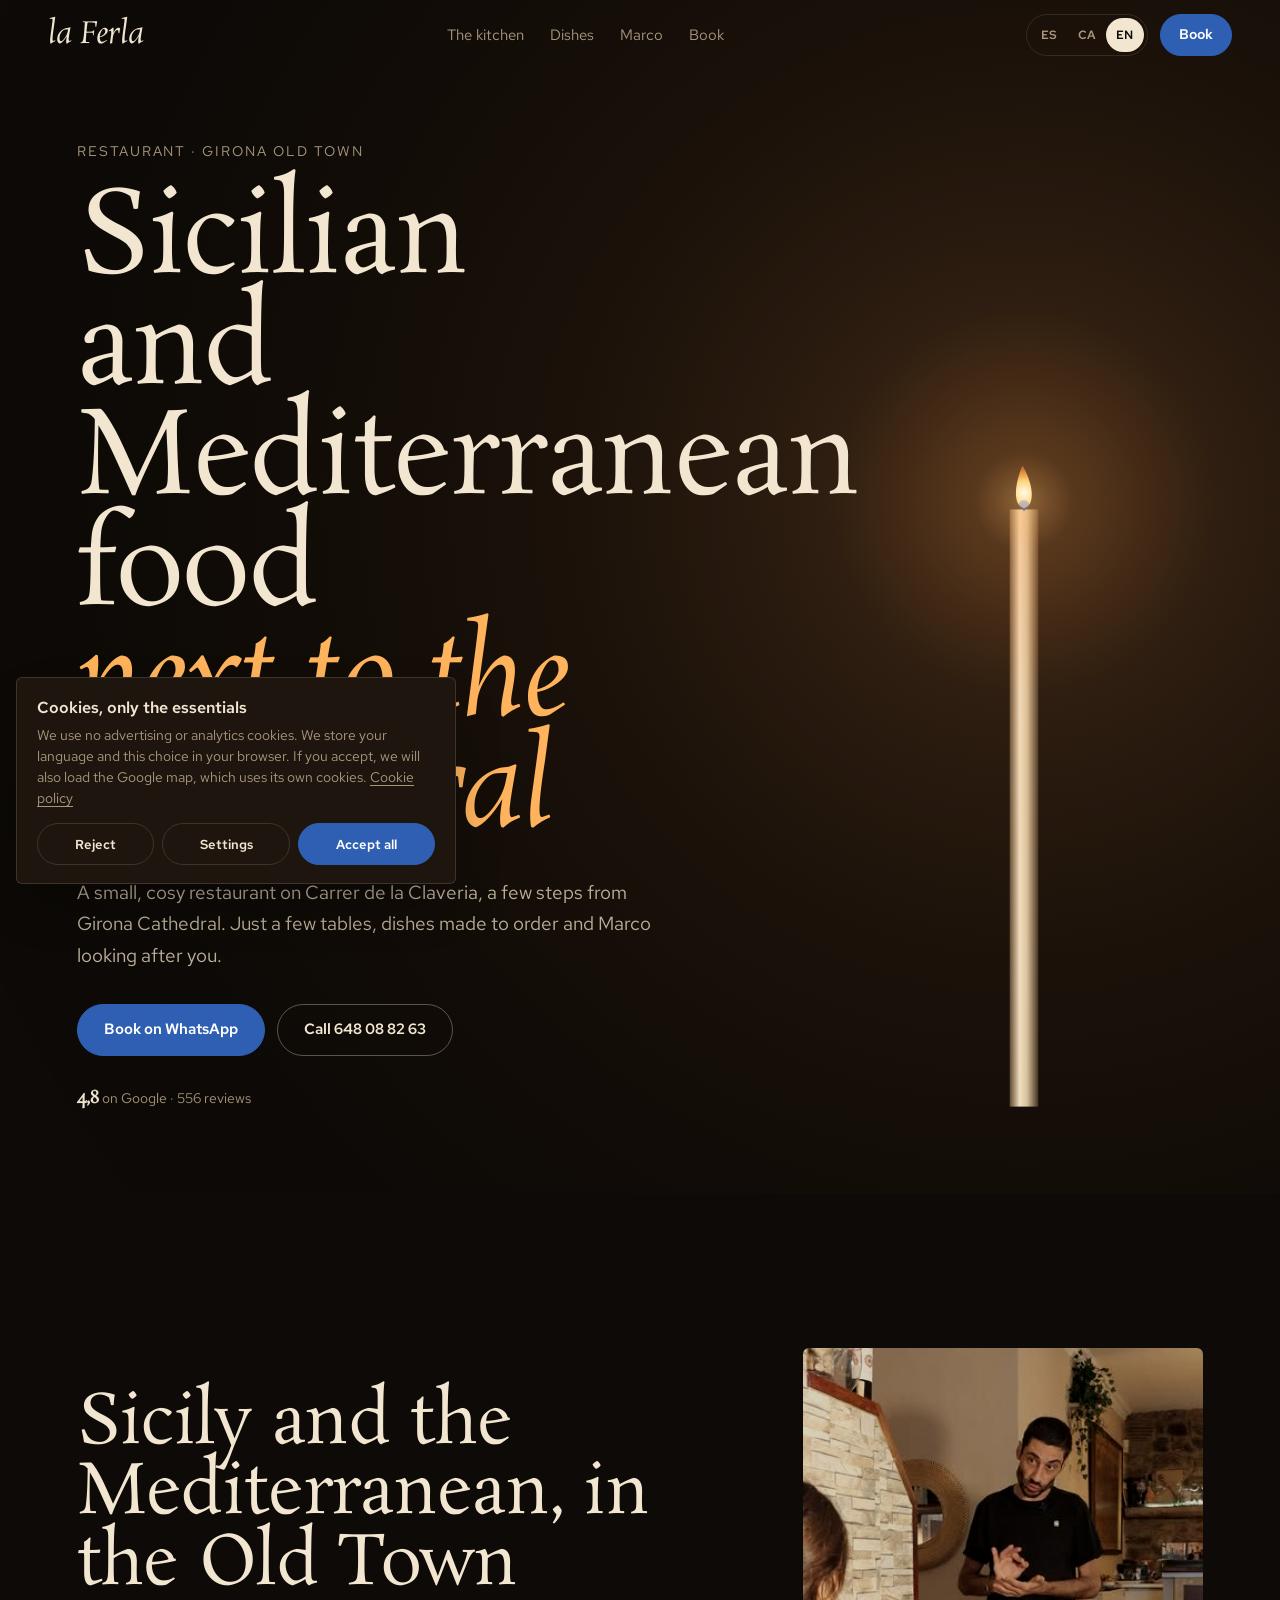
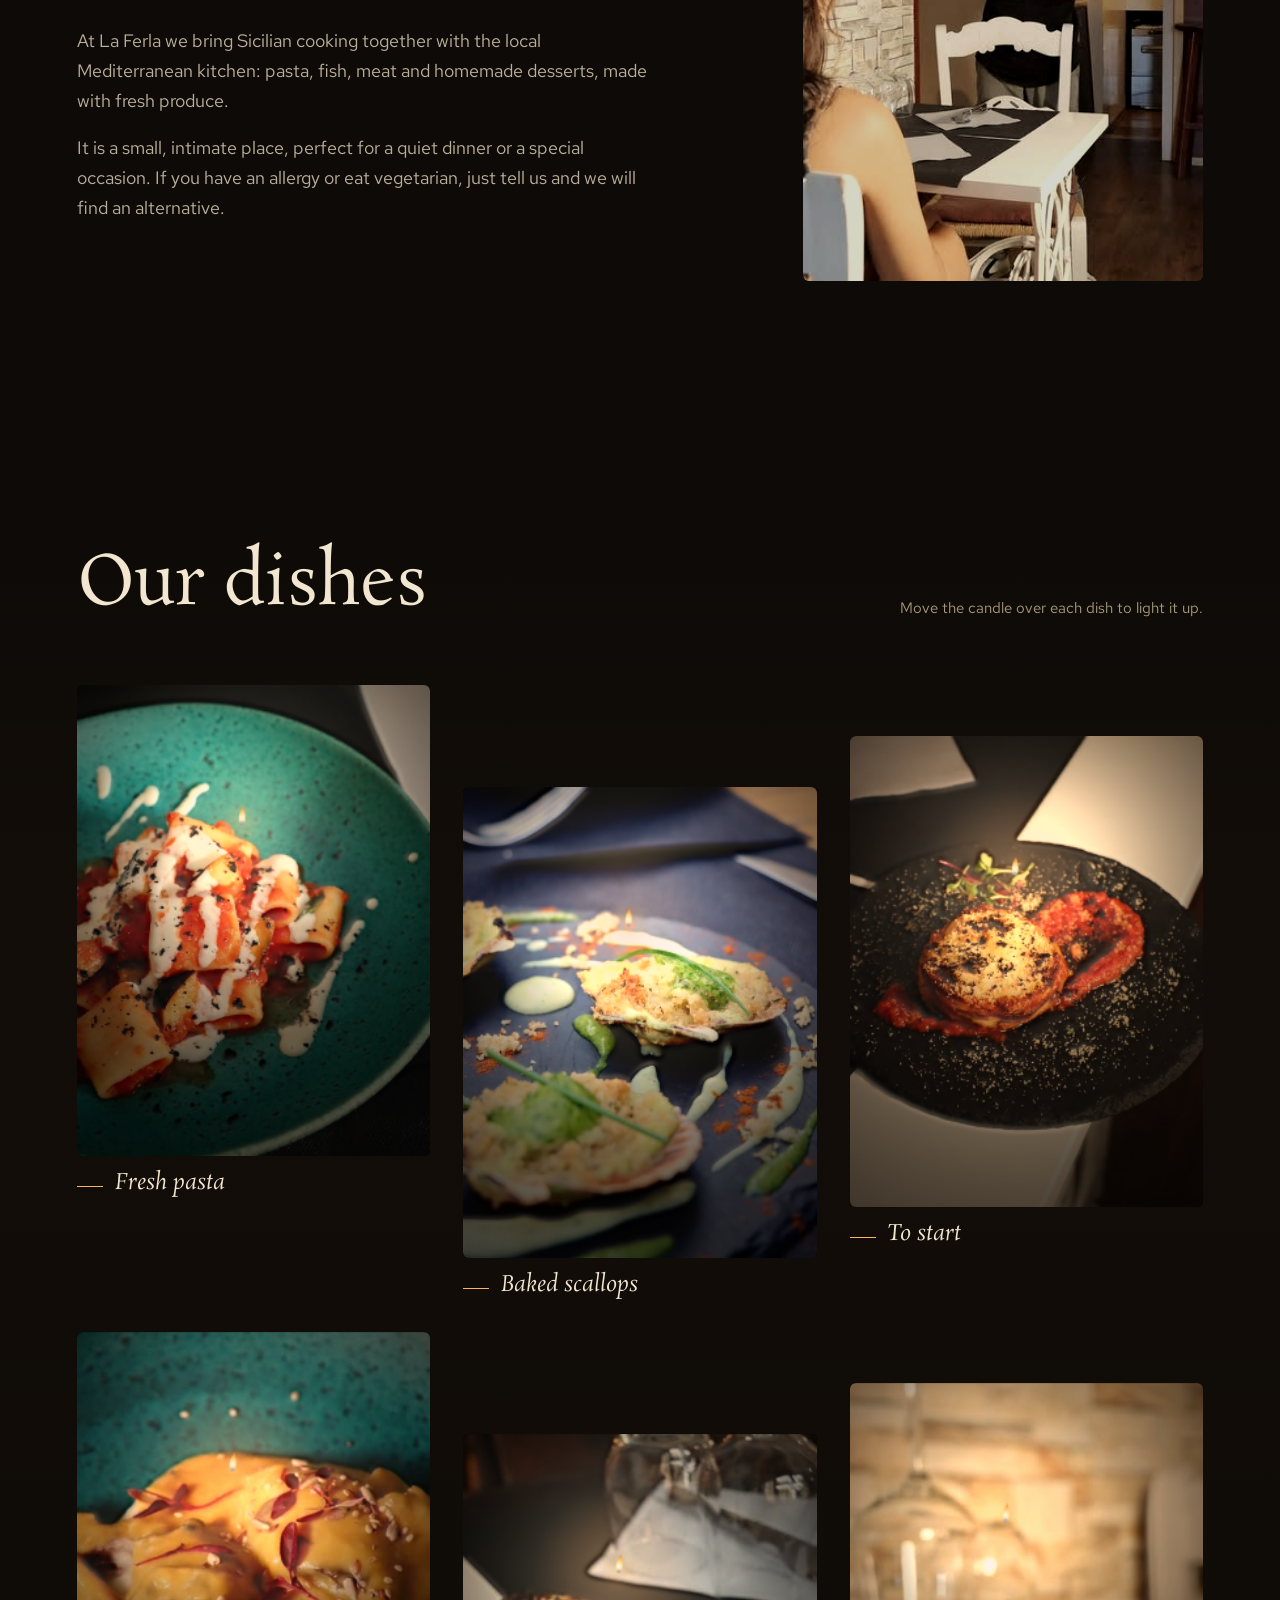
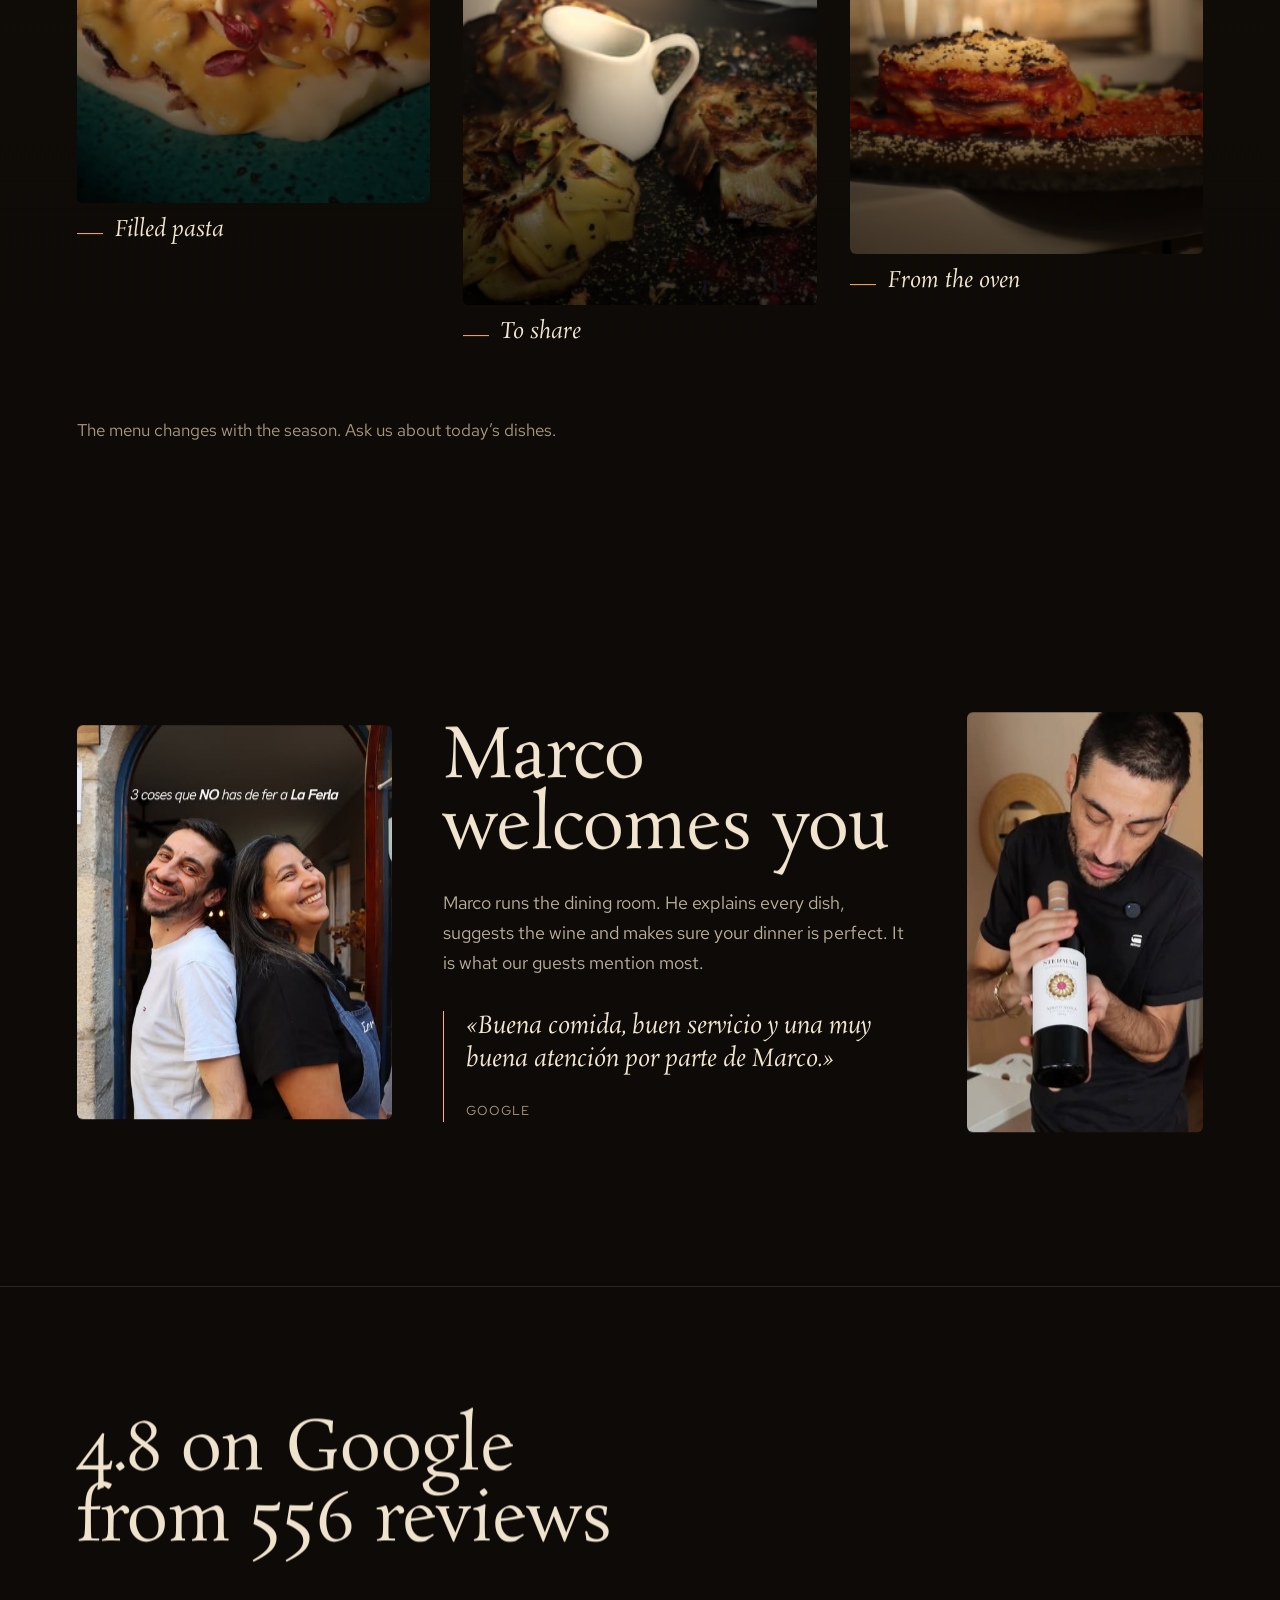
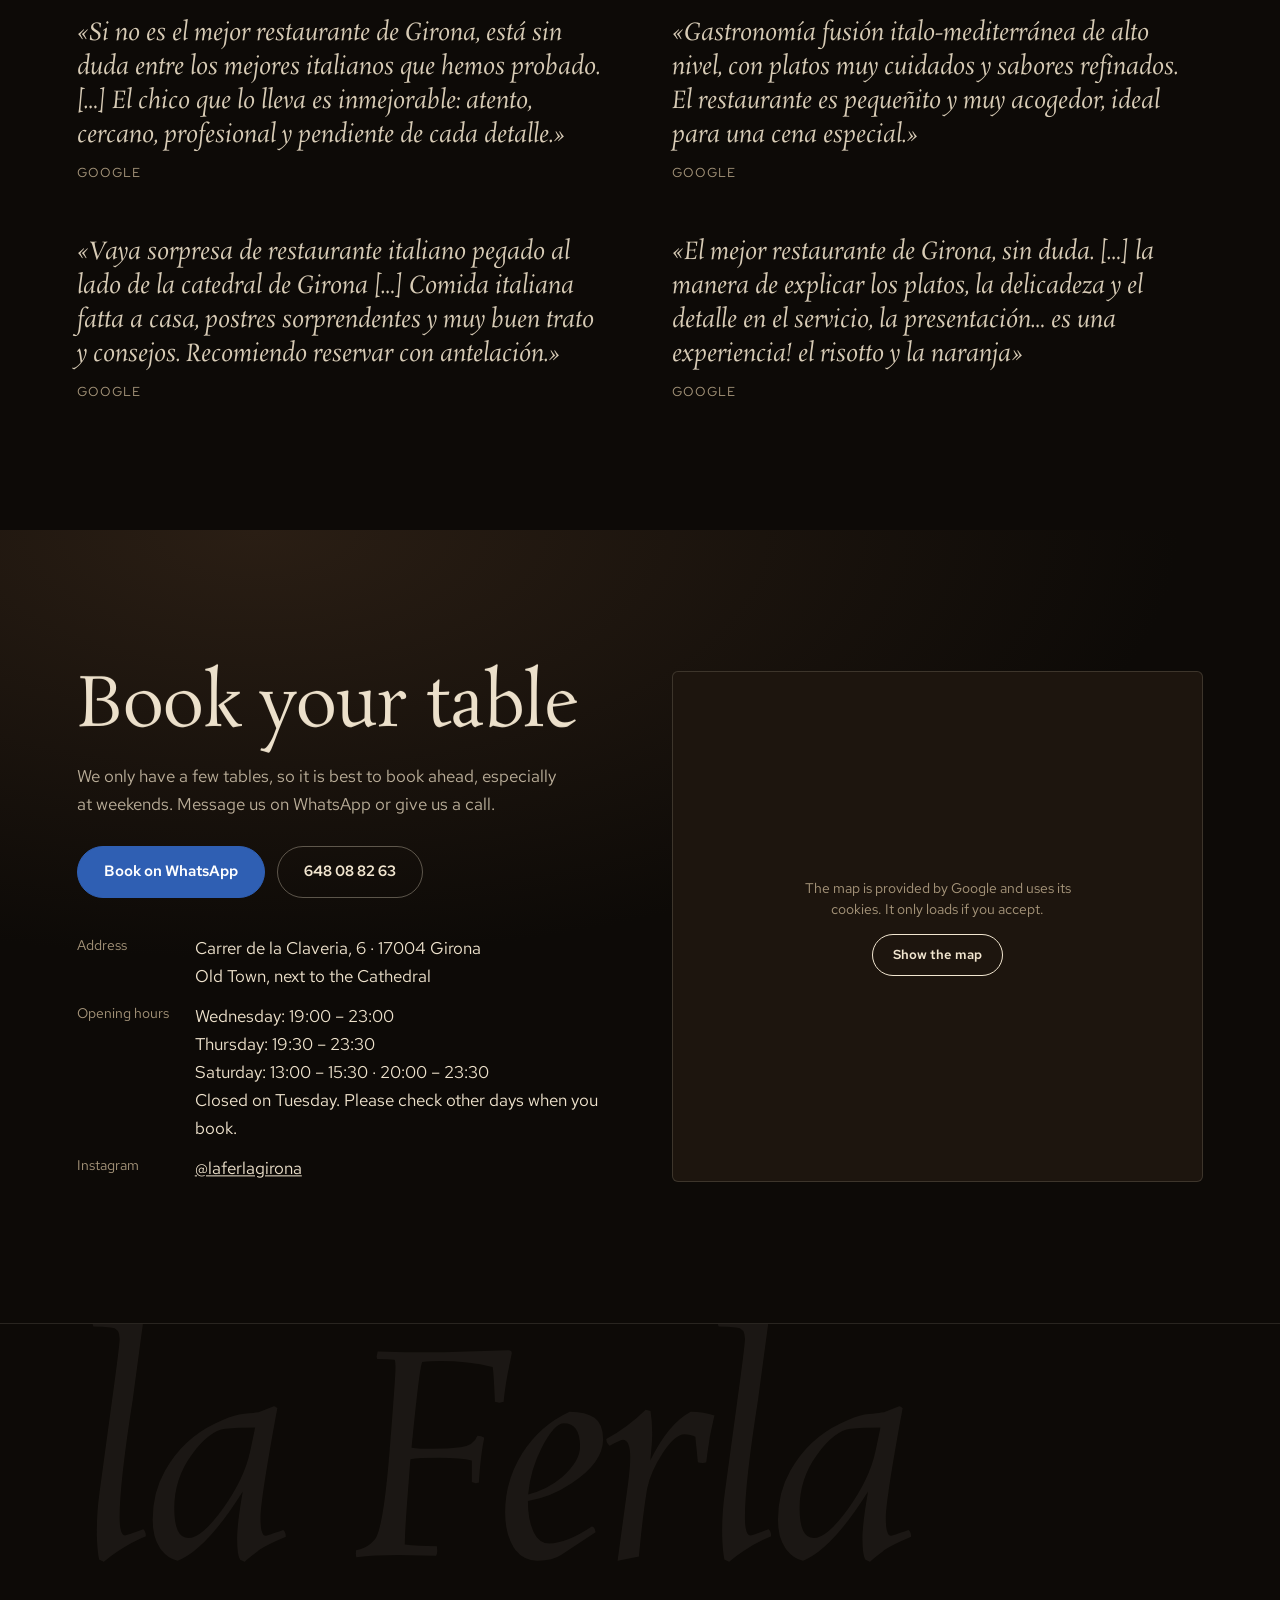
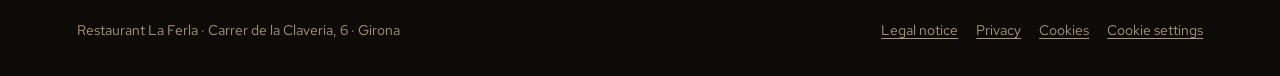
==== index.html @ cb2f286a "Web laferla-girona Co-Authored-By: Claude Opus 5.5 <noreply@anthropic.com>" ====
<!doctype html>
<html lang="es">
<head>
<meta charset="utf-8">
<meta name="viewport" content="width=device-width, initial-scale=1, viewport-fit=cover">
<title>La Ferla · Cocina siciliana y mediterránea en el Barri Vell de Girona</title>
<meta name="description" content="Restaurant La Ferla, Carrer de la Claveria 6, al lado de la Catedral de Girona. Fusión de cocina mediterránea y siciliana. 4,8 en Google con 556 reseñas. Reservas por WhatsApp.">
<meta name="theme-color" content="#0d0a07">
<link rel="icon" href="assets/favicon.svg" type="image/svg+xml">
<link rel="alternate" hreflang="es" href="?lang=es"><link rel="alternate" hreflang="ca" href="?lang=ca"><link rel="alternate" hreflang="en" href="?lang=en">
<meta property="og:title" content="La Ferla · Girona">
<meta property="og:description" content="Cocina siciliana y mediterránea junto a la Catedral de Girona.">
<meta property="og:image" content="assets/img/plat-vieires.jpg">
<link rel="stylesheet" href="css/fonts.css">
<link rel="stylesheet" href="css/style.css">
<link rel="stylesheet" href="css/legal.css">
<script type="application/ld+json">
{"@context":"https://schema.org","@type":"Restaurant","name":"Restaurant La Ferla","servesCuisine":["Siciliana","Mediterránea","Italiana"],"telephone":"+34648088263","priceRange":"30-40 €","address":{"@type":"PostalAddress","streetAddress":"Carrer de la Claveria, 6","postalCode":"17004","addressLocality":"Girona","addressRegion":"Girona","addressCountry":"ES"},"geo":{"@type":"GeoCoordinates","latitude":41.9863921,"longitude":2.825849},"aggregateRating":{"@type":"AggregateRating","ratingValue":"4.8","reviewCount":"556"},"sameAs":["https://www.instagram.com/laferlagirona/"]}
</script>
</head>
<body>
<a class="skip" href="#main" data-i18n="skip">Saltar al contenido</a>

<div class="intro" id="intro" aria-hidden="true"><canvas id="introFx"></canvas></div>

<header class="top">
  <a class="brand" href="#main" aria-label="La Ferla, inicio">la Ferla</a>
  <nav class="nav" aria-label="Principal">
    <a href="#cocina" data-i18n="n1">La cocina</a>
    <a href="#platos" data-i18n="n2">Platos</a>
    <a href="#marco" data-i18n="n3">Marco</a>
    <a href="#reservar" data-i18n="n4">Reservar</a>
  </nav>
  <div class="top-r">
    <div class="langs" role="group" aria-label="Idioma"><button type="button" data-lang="es">ES</button><button type="button" data-lang="ca">CA</button><button type="button" data-lang="en">EN</button></div>
    <a class="btn btn-sm" href="https://wa.me/34648088263" target="_blank" rel="noopener" data-i18n="book">Reservar</a>
  </div>
</header>

<main id="main">
  <!-- PORTADA: la luz de una vela -->
  <section class="hero" id="hero" aria-labelledby="h1">
    <canvas class="flame" id="flame" aria-hidden="true"></canvas>
    <div class="hero-in">
      <p class="hero-k" data-i18n="hk">Restaurant · Barri Vell de Girona</p>
      <h1 id="h1"><span data-i18n="h1a">Cocina siciliana</span> <span data-i18n="h1b">y mediterránea</span> <em data-i18n="h1c">junto a la Catedral</em></h1>
      <p class="hero-p" data-i18n="hp">Un restaurante pequeño y acogedor en la Claveria, a unos pasos de la Catedral de Girona. Pocas mesas, platos hechos al momento y Marco en la sala.</p>
      <div class="hero-cta">
        <a class="btn" href="https://wa.me/34648088263" target="_blank" rel="noopener" data-i18n="bookWa">Reservar por WhatsApp</a>
        <a class="btn btn-line" href="tel:+34648088263" data-i18n="call">Llamar al 648 08 82 63</a>
      </div>
      <p class="hero-rate"><b>4,8</b> <span data-i18n="rate">en Google · 556 reseñas</span></p>
    </div>
  </section>

  <!-- LA COCINA -->
  <section class="cocina" id="cocina" aria-labelledby="c-h">
    <div class="cocina-txt">
      <h2 id="c-h" class="rv" data-i18n="ch">Sicilia y el Mediterráneo, en el Barri Vell</h2>
      <p data-i18n="cp1">En La Ferla mezclamos la cocina siciliana con la mediterránea de aquí: pasta, pescado, carne y postres hechos en casa, con producto del día.</p>
      <p data-i18n="cp2">Es un sitio pequeño e íntimo, ideal para una cena tranquila o una ocasión especial. Si tienes alguna alergia o comes vegetariano, dínoslo: buscamos una alternativa.</p>
    </div>
    <figure class="cocina-img"><img src="assets/img/sala.jpg" alt="La sala de La Ferla, con mesas vestidas y paredes de piedra" width="360" height="640" loading="lazy" data-i18n-attr="alt:aSala"></figure>
  </section>

  <!-- PLATOS: claroscuro, la vela ilumina cada plato -->
  <section class="platos" id="platos" aria-labelledby="p-h">
    <div class="sec-head">
      <h2 id="p-h" class="rv" data-i18n="ph">Nuestros platos</h2>
      <p class="hint"><span class="hint-f" data-i18n="hintF">Pasa la vela por encima de cada plato para iluminarlo.</span><span class="hint-t" data-i18n="hintT">Toca un plato para mover la luz.</span></p>
    </div>
    <div class="lit-grid">
      <figure class="lit" data-src="assets/img/plat-pasta.jpg"><canvas aria-hidden="true"></canvas><img src="assets/img/plat-pasta.jpg" alt="Pasta fresca con salsa de tomate en plato azul" width="480" height="640" loading="lazy" data-i18n-attr="alt:a1"><figcaption data-i18n="f1">Pasta fresca</figcaption></figure>
      <figure class="lit" data-src="assets/img/plat-vieires.jpg"><canvas aria-hidden="true"></canvas><img src="assets/img/plat-vieires.jpg" alt="Vieiras gratinadas en su concha" width="480" height="640" loading="lazy" data-i18n-attr="alt:a2"><figcaption data-i18n="f2">Vieiras al horno</figcaption></figure>
      <figure class="lit" data-src="assets/img/plat-entrant.jpg"><canvas aria-hidden="true"></canvas><img src="assets/img/plat-entrant.jpg" alt="Entrante dorado sobre salsa de tomate en pizarra negra" width="480" height="640" loading="lazy" data-i18n-attr="alt:a3"><figcaption data-i18n="f3">Para empezar</figcaption></figure>
      <figure class="lit" data-src="assets/img/plat-pasta-rellena.jpg"><canvas aria-hidden="true"></canvas><img src="assets/img/plat-pasta-rellena.jpg" alt="Pasta rellena con crema en plato azul" width="360" height="640" loading="lazy" data-i18n-attr="alt:a4"><figcaption data-i18n="f4">Pasta rellena</figcaption></figure>
      <figure class="lit" data-src="assets/img/plat-compartir.jpg"><canvas aria-hidden="true"></canvas><img src="assets/img/plat-compartir.jpg" alt="Plato para compartir en pizarra con una jarrita de salsa" width="360" height="640" loading="lazy" data-i18n-attr="alt:a5"><figcaption data-i18n="f5">Para compartir</figcaption></figure>
      <figure class="lit" data-src="assets/img/plat-forn.jpg"><canvas aria-hidden="true"></canvas><img src="assets/img/plat-forn.jpg" alt="Plato al horno con salsa roja servido en pizarra" width="360" height="640" loading="lazy" data-i18n-attr="alt:a6"><figcaption data-i18n="f6">Del horno</figcaption></figure>
    </div>
    <p class="platos-note" data-i18n="pn">La carta cambia con el producto de temporada. Pregúntanos por los platos del día.</p>
  </section>

  <!-- MARCO -->
  <section class="marco" id="marco" aria-labelledby="m-h">
    <figure class="marco-a"><img src="assets/img/marco-porta.jpg" alt="Marco y su compañera en la puerta de La Ferla" width="512" height="640" loading="lazy" data-i18n-attr="alt:aM1"></figure>
    <div class="marco-txt">
      <h2 id="m-h" class="rv" data-i18n="mh">Marco te recibe</h2>
      <p data-i18n="mp">Marco lleva la sala. Te explica cada plato, te aconseja el vino y está pendiente de que la cena salga perfecta. Es lo que más repiten nuestros clientes.</p>
      <blockquote><p lang="es">«Buena comida, buen servicio y una muy buena atención por parte de Marco.»</p><cite>Google</cite></blockquote>
    </div>
    <figure class="marco-b"><img src="assets/img/marco-vi.jpg" alt="Marco presentando una botella de vino" width="360" height="640" loading="lazy" data-i18n-attr="alt:aM2"></figure>
  </section>

  <!-- RESEÑAS -->
  <section class="resenas" aria-labelledby="r-h">
    <h2 id="r-h" class="rv" data-i18n="rh">4,8 en Google con 556 reseñas</h2>
    <div class="rs">
      <blockquote><p lang="es">«Si no es el mejor restaurante de Girona, está sin duda entre los mejores italianos que hemos probado. […] El chico que lo lleva es inmejorable: atento, cercano, profesional y pendiente de cada detalle.»</p><cite>Google</cite></blockquote>
      <blockquote><p lang="es">«Gastronomía fusión italo-mediterránea de alto nivel, con platos muy cuidados y sabores refinados. El restaurante es pequeñito y muy acogedor, ideal para una cena especial.»</p><cite>Google</cite></blockquote>
      <blockquote><p lang="es">«Vaya sorpresa de restaurante italiano pegado al lado de la catedral de Girona […] Comida italiana fatta a casa, postres sorprendentes y muy buen trato y consejos. Recomiendo reservar con antelación.»</p><cite>Google</cite></blockquote>
      <blockquote><p lang="es">«El mejor restaurante de Girona, sin duda. […] la manera de explicar los platos, la delicadeza y el detalle en el servicio, la presentación… es una experiencia! el risotto y la naranja»</p><cite>Google</cite></blockquote>
    </div>
  </section>

  <!-- RESERVAR + VISITA -->
  <section class="reservar" id="reservar" aria-labelledby="v-h">
    <div class="res-txt">
      <h2 id="v-h" class="rv" data-i18n="vh">Reserva tu mesa</h2>
      <p data-i18n="vp">Somos pocas mesas: mejor reservar con antelación, sobre todo el fin de semana. Escríbenos por WhatsApp o llámanos.</p>
      <div class="res-cta">
        <a class="btn" id="waBook" href="https://wa.me/34648088263" target="_blank" rel="noopener" data-i18n="bookWa">Reservar por WhatsApp</a>
        <a class="btn btn-line" href="tel:+34648088263">648 08 82 63</a>
      </div>
      <dl>
        <dt data-i18n="d1">Dirección</dt><dd>Carrer de la Claveria, 6 · 17004 Girona<br><span data-i18n="d1b">Barri Vell, junto a la Catedral</span></dd>
        <dt data-i18n="d2">Horario</dt><dd><span data-i18n="h1">Miércoles: 19:00 – 23:00</span><br><span data-i18n="h2">Jueves: 19:30 – 23:30</span><br><span data-i18n="h3">Sábado: 13:00 – 15:30 · 20:00 – 23:30</span><br><span data-i18n="h4">Martes cerrado. Confirma el resto de días al reservar.</span></dd>
        <dt>Instagram</dt><dd><a href="https://www.instagram.com/laferlagirona/" target="_blank" rel="noopener">@laferlagirona</a></dd>
      </dl>
    </div>
    <div class="cc-map res-map" data-src="https://www.google.com/maps?q=La+Ferla,+Carrer+de+la+Claveria+6,+17004+Girona&output=embed" data-title="Mapa: La Ferla"></div>
  </section>
</main>

<footer class="foot">
  <p class="foot-big" aria-hidden="true">la Ferla</p>
  <div class="foot-row">
    <p>Restaurant La Ferla · Carrer de la Claveria, 6 · Girona</p>
    <nav class="foot-links" aria-label="Información legal">
      <a href="aviso-legal.html" data-i18n="lg1">Aviso legal</a>
      <a href="privacidad.html" data-i18n="lg2">Privacidad</a>
      <a href="cookies.html" data-i18n="lg3">Cookies</a>
      <button type="button" data-cookies-open data-i18n="lg4">Configurar cookies</button>
    </nav>
  </div>
</footer>

<script src="js/lang.js"></script>
<script src="js/i18n.js" data-site="laferla-girona"></script>
<script src="js/consent.js" data-site="laferla-girona"></script>
<script src="js/vendor/gsap.min.js"></script>
<script src="js/vendor/ScrollTrigger.min.js"></script>
<script src="js/main.js"></script>
</body>
</html>
---- css/fonts.css ----
/* Fuentes alojadas en la propia web (sin llamadas a Google) */
@font-face {
  font-family: 'Red Hat Text';
  font-style: normal;
  font-weight: 300 700;
  font-display: swap;
  src: url(../assets/fonts/red-hat-text-normal-300-700-latin-ext.woff2) format('woff2');
  unicode-range: U+0100-02BA, U+02BD-02C5, U+02C7-02CC, U+02CE-02D7, U+02DD-02FF, U+0304, U+0308, U+0329, U+1D00-1DBF, U+1E00-1E9F, U+1EF2-1EFF, U+2020, U+20A0-20AB, U+20AD-20C4, U+2113, U+2C60-2C7F, U+A720-A7FF;
}
@font-face {
  font-family: 'Red Hat Text';
  font-style: normal;
  font-weight: 300 700;
  font-display: swap;
  src: url(../assets/fonts/red-hat-text-normal-300-700-latin.woff2) format('woff2');
  unicode-range: U+0000-00FF, U+0131, U+0152-0153, U+02BB-02BC, U+02C6, U+02DA, U+02DC, U+0304, U+0308, U+0329, U+2000-206F, U+20AC, U+2122, U+2191, U+2193, U+2212, U+2215, U+FEFF, U+FFFD;
}
@font-face {
  font-family: 'Rosarivo';
  font-style: italic;
  font-weight: 400;
  font-display: swap;
  src: url(../assets/fonts/rosarivo-italic-400-latin-ext.woff2) format('woff2');
  unicode-range: U+0100-02BA, U+02BD-02C5, U+02C7-02CC, U+02CE-02D7, U+02DD-02FF, U+0304, U+0308, U+0329, U+1D00-1DBF, U+1E00-1E9F, U+1EF2-1EFF, U+2020, U+20A0-20AB, U+20AD-20C4, U+2113, U+2C60-2C7F, U+A720-A7FF;
}
@font-face {
  font-family: 'Rosarivo';
  font-style: italic;
  font-weight: 400;
  font-display: swap;
  src: url(../assets/fonts/rosarivo-italic-400-latin.woff2) format('woff2');
  unicode-range: U+0000-00FF, U+0131, U+0152-0153, U+02BB-02BC, U+02C6, U+02DA, U+02DC, U+0304, U+0308, U+0329, U+2000-206F, U+20AC, U+2122, U+2191, U+2193, U+2212, U+2215, U+FEFF, U+FFFD;
}
@font-face {
  font-family: 'Rosarivo';
  font-style: normal;
  font-weight: 400;
  font-display: swap;
  src: url(../assets/fonts/rosarivo-normal-400-latin-ext.woff2) format('woff2');
  unicode-range: U+0100-02BA, U+02BD-02C5, U+02C7-02CC, U+02CE-02D7, U+02DD-02FF, U+0304, U+0308, U+0329, U+1D00-1DBF, U+1E00-1E9F, U+1EF2-1EFF, U+2020, U+20A0-20AB, U+20AD-20C4, U+2113, U+2C60-2C7F, U+A720-A7FF;
}
@font-face {
  font-family: 'Rosarivo';
  font-style: normal;
  font-weight: 400;
  font-display: swap;
  src: url(../assets/fonts/rosarivo-normal-400-latin.woff2) format('woff2');
  unicode-range: U+0000-00FF, U+0131, U+0152-0153, U+02BB-02BC, U+02C6, U+02DA, U+02DC, U+0304, U+0308, U+0329, U+2000-206F, U+20AC, U+2122, U+2191, U+2193, U+2212, U+2215, U+FEFF, U+FFFD;
}
---- css/style.css ----
/* La Ferla · «Claroscuro»: la luz de una vela sobre la mesa, como en un bodegón barroco */
:root {
  --night: #0d0a07; --umber: #1b130c; --umber-2: #2a1e14; --wax: #f2e6d0; --mute: #a8977c; --line: #f2e6d01f;
  --blu: #2f5fb3; --blu-2: #4a7bd0; --flame: #ffb35c;
  --f-d: "Rosarivo", Georgia, serif; --f-b: "Red Hat Text", system-ui, sans-serif;
  --ease: cubic-bezier(.22, 1, .36, 1); --r: 6px;
  --c-bg: var(--night); --c-card: #1d150e; --c-ink: var(--wax); --c-mute: var(--mute); --c-line: #f2e6d026; --c-acc: var(--blu); --c-acc-ink: #fff;
}
*, *::before, *::after { box-sizing: border-box; }
html { -webkit-text-size-adjust: 100%; }
body { margin: 0; background: var(--night); color: var(--wax); font: 400 17px/1.65 var(--f-b); -webkit-font-smoothing: antialiased; overflow-x: hidden; }
body.lock { overflow: hidden; }
img { display: block; max-width: 100%; height: auto; }
a { color: inherit; }
::selection { background: var(--blu); color: #fff; }
:focus-visible { outline: 2px solid var(--flame); outline-offset: 3px; }
.skip { position: absolute; left: 12px; top: -60px; z-index: 100; padding: 10px 16px; background: var(--wax); color: var(--night); border-radius: 999px; }
.skip:focus { top: 12px; }
h1, h2, h3 { margin: 0; font-family: var(--f-d); font-weight: 400; letter-spacing: -.01em; }
h2 { font-size: clamp(36px, 5.4vw, 72px); line-height: 1.02; }

.btn { display: inline-flex; align-items: center; justify-content: center; min-height: 52px; padding: 0 26px; border-radius: 999px; background: var(--blu); color: #fff; text-decoration: none; font-weight: 600; font-size: 15px; border: 1px solid var(--blu); }
.btn-line { background: transparent; color: var(--wax); border-color: #f2e6d055; }
.btn-sm { min-height: 42px; padding: 0 18px; font-size: 14px; }
@media (hover: hover) and (pointer: fine) {
  .btn { transition: background .3s, border-color .3s, color .3s; }
  .btn:hover { background: var(--blu-2); border-color: var(--blu-2); }
  .btn-line:hover { background: var(--wax); color: var(--night); border-color: var(--wax); }
}

/* ---------- arranque: una cerilla enciende la vela ---------- */
.intro { position: fixed; inset: 0; z-index: 200; background: var(--night); pointer-events: none; }
.intro canvas { width: 100%; height: 100%; display: block; }
.intro.done { opacity: 0; transition: opacity 1.1s var(--ease); }

/* ---------- cabecera ---------- */
.top { position: fixed; z-index: 50; inset: 0 0 auto; display: flex; align-items: center; justify-content: space-between; gap: 16px; padding: 14px clamp(16px, 4vw, 48px); transition: background .4s, translate .5s var(--ease); }
.top.solid { background: #0d0a07e6; backdrop-filter: blur(10px); box-shadow: 0 1px 0 var(--line); }
.top.hide { translate: 0 -100%; }
.brand { font: italic 400 30px/1 var(--f-d); text-decoration: none; color: var(--wax); white-space: nowrap; }
.nav { display: flex; gap: 26px; }
.nav a { text-decoration: none; font-size: 15px; color: var(--mute); }
.top-r { display: flex; align-items: center; gap: 12px; }
.langs { display: flex; border: 1px solid var(--line); border-radius: 999px; padding: 3px; }
.langs button { min-width: 38px; min-height: 34px; border: 0; border-radius: 999px; background: none; color: var(--mute); font: 600 12px/1 var(--f-b); letter-spacing: .04em; }
.langs button[aria-pressed="true"] { background: var(--wax); color: var(--night); }
@media (hover: hover) and (pointer: fine) { .nav a { transition: color .3s; } .nav a:hover { color: var(--wax); } }
@media (max-width: 900px) { .nav { display: none; } }
@media (max-width: 480px) { .top-r .btn-sm { display: none; } .brand { font-size: 26px; } }

/* ---------- portada ---------- */
.hero { position: relative; min-height: 100svh; display: grid; align-items: end; padding: 140px clamp(16px, 6vw, 96px) clamp(48px, 9vh, 96px); overflow: hidden; isolation: isolate; }
.flame { position: absolute; inset: 0; width: 100%; height: 100%; z-index: -1; }
.hero-in { max-width: 980px; }
.hero-k { margin: 0 0 22px; color: var(--mute); font-size: 14px; letter-spacing: .14em; text-transform: uppercase; }
.hero h1 { font-size: clamp(48px, 9vw, 132px); line-height: .96; }
.hero h1 span { display: block; }
.hero h1 em { display: block; font-style: italic; color: var(--flame); }
.hero-p { max-width: 46ch; margin: 28px 0 0; font-size: clamp(17px, 1.5vw, 20px); color: #e6d8bfcc; }
.hero-cta { display: flex; flex-wrap: wrap; gap: 12px; margin-top: 32px; }
.hero-rate { margin: 28px 0 0; color: var(--mute); font-size: 14px; }
.hero-rate b { color: var(--wax); font-size: 18px; font-family: var(--f-d); }

/* ---------- la cocina ---------- */
.cocina { display: grid; grid-template-columns: 1.1fr .9fr; gap: clamp(32px, 6vw, 96px); align-items: center; padding: clamp(80px, 12vw, 170px) clamp(16px, 6vw, 96px); }
.cocina-txt p { max-width: 50ch; color: #e6d8bfcc; font-size: 18px; }
.cocina-txt h2 { margin-bottom: 26px; }
.cocina-img { margin: 0; justify-self: end; width: min(400px, 100%); aspect-ratio: 3 / 4; overflow: hidden; border-radius: var(--r); }
.cocina-img img { width: 100%; height: 100%; object-fit: cover; filter: sepia(.25) brightness(.8) contrast(1.1); }
@media (max-width: 800px) { .cocina { grid-template-columns: 1fr; } .cocina-img { justify-self: start; } }

/* ---------- platos en claroscuro ---------- */
.platos { padding: clamp(60px, 9vw, 130px) clamp(16px, 6vw, 96px); background: linear-gradient(#0d0a07, #120d08 30%, #0d0a07); }
.sec-head { display: flex; flex-wrap: wrap; justify-content: space-between; align-items: end; gap: 18px 40px; margin-bottom: clamp(36px, 5vw, 64px); }
.hint { margin: 0; color: var(--mute); font-size: 15px; max-width: 34ch; }
.hint-t { display: none; }
@media (hover: none) { .hint-f { display: none; } .hint-t { display: inline; } }
.lit-grid { display: grid; grid-template-columns: repeat(3, 1fr); gap: clamp(16px, 2.6vw, 40px); }
.lit:nth-child(3n+2) { margin-top: clamp(40px, 8vw, 120px); }
.lit:nth-child(3n) { margin-top: clamp(20px, 4vw, 60px); }
.lit { position: relative; margin: 0; cursor: none; }
.lit canvas, .lit img { width: 100%; aspect-ratio: 3 / 4; object-fit: cover; border-radius: var(--r); background: #000; }
.lit img { position: absolute; inset: 0; height: auto; }
.lit.ready img { opacity: 0; }
.lit canvas { display: block; }
.lit figcaption { margin-top: 14px; font: italic 400 22px/1.2 var(--f-d); }
.lit figcaption::before { content: ""; display: inline-block; width: 26px; height: 1px; margin-right: 12px; vertical-align: middle; background: var(--flame); }
.platos-note { margin: clamp(40px, 6vw, 70px) 0 0; color: var(--mute); max-width: 52ch; }
@media (hover: none) { .lit { cursor: auto; } }
@media (max-width: 760px) { .lit-grid { grid-template-columns: 1fr 1fr; } .lit:nth-child(n) { margin-top: 0; } .lit:nth-child(2n) { margin-top: 48px; } }

/* ---------- Marco ---------- */
.marco { display: grid; grid-template-columns: .8fr 1.2fr .6fr; gap: clamp(20px, 4vw, 60px); align-items: center; padding: clamp(80px, 12vw, 170px) clamp(16px, 6vw, 96px); }
.marco figure { margin: 0; overflow: hidden; border-radius: var(--r); }
.marco img { width: 100%; height: 100%; object-fit: cover; }
.marco-a { aspect-ratio: 4 / 5; }
.marco-b { aspect-ratio: 9 / 16; align-self: end; }
.marco-txt h2 { margin-bottom: 24px; }
.marco-txt p { color: #e6d8bfcc; font-size: 18px; max-width: 44ch; }
.marco blockquote { margin: 34px 0 0; padding-left: 22px; border-left: 1px solid var(--flame); }
.marco blockquote p { font: italic 400 24px/1.35 var(--f-d); color: var(--wax); }
cite { display: block; margin-top: 10px; font-style: normal; color: var(--mute); font-size: 13px; letter-spacing: .08em; text-transform: uppercase; }
@media (max-width: 860px) { .marco { grid-template-columns: 1fr 1fr; } .marco-txt { grid-column: 1 / -1; grid-row: 1; } }

/* ---------- reseñas ---------- */
.resenas { padding: clamp(70px, 10vw, 140px) clamp(16px, 6vw, 96px); border-top: 1px solid var(--line); }
.resenas h2 { max-width: 14ch; margin-bottom: clamp(36px, 5vw, 60px); }
.rs { display: grid; grid-template-columns: repeat(2, 1fr); gap: clamp(28px, 4vw, 64px) clamp(28px, 5vw, 80px); }
.rs blockquote { margin: 0; }
.rs p { margin: 0; font: italic 400 clamp(20px, 1.9vw, 26px)/1.4 var(--f-d); color: #efe2cbe6; }
@media (max-width: 760px) { .rs { grid-template-columns: 1fr; } }

/* ---------- reservar ---------- */
.reservar { display: grid; grid-template-columns: 1fr 1fr; gap: clamp(32px, 5vw, 80px); padding: clamp(80px, 11vw, 150px) clamp(16px, 6vw, 96px); background: radial-gradient(120% 90% at 20% 0%, #2a1e14 0%, #0d0a07 60%); }
.res-txt h2 { margin-bottom: 20px; }
.res-txt > p { color: #e6d8bfcc; max-width: 44ch; }
.res-cta { display: flex; flex-wrap: wrap; gap: 12px; margin: 28px 0 36px; }
.reservar dl { display: grid; grid-template-columns: auto 1fr; gap: 12px 26px; margin: 0; }
.reservar dt { color: var(--mute); font-size: 14px; }
.reservar dd { margin: 0; }
.res-map { min-height: 420px; }
@media (max-width: 860px) { .reservar { grid-template-columns: 1fr; } .res-map { min-height: 320px; } .reservar dl { grid-template-columns: 1fr; gap: 4px; } .reservar dd { margin-bottom: 14px; } }

/* ---------- pie ---------- */
.foot { padding: 40px clamp(16px, 6vw, 96px) 34px; border-top: 1px solid var(--line); overflow: hidden; }
.foot-big { margin: 0 0 30px; font: italic 400 clamp(80px, 22vw, 320px)/.8 var(--f-d); color: #f2e6d00f; letter-spacing: -.03em; white-space: nowrap; }
.foot-row { display: flex; flex-wrap: wrap; justify-content: space-between; gap: 14px 24px; color: var(--mute); font-size: 14px; }
.foot-row p { margin: 0; }
.foot-links { display: flex; flex-wrap: wrap; gap: 18px; }
.foot-links a, .foot-links button { color: inherit; font: inherit; background: none; border: 0; padding: 0; cursor: pointer; text-decoration: underline; text-underline-offset: 3px; }

@media (prefers-reduced-motion: reduce) { .intro { display: none; } * { animation: none !important; transition: none !important; } }
---- css/legal.css ----
/* Común a todas las webs del lote: aviso de cookies, panel, mapa con consentimiento y páginas legales.
   Usa las variables de cada web: --c-bg --c-card --c-ink --c-mute --c-line --c-acc --c-acc-ink --f-d --f-b --r */

/* ---------- aviso de cookies ---------- */
.ck { position: fixed; z-index: 9000; left: 16px; bottom: 16px; width: min(440px, calc(100vw - 32px)); padding: 20px 20px 18px; background: var(--c-card); color: var(--c-ink); border: 1px solid var(--c-line); border-radius: var(--r, 14px); box-shadow: 0 24px 60px -20px rgba(0,0,0,.45); font: 400 14px/1.5 var(--f-b); opacity: 0; translate: 0 24px; transition: opacity .45s cubic-bezier(.2,.8,.2,1), translate .55s cubic-bezier(.2,.8,.2,1); pointer-events: none; }
.ck.show { opacity: 1; translate: 0 0; pointer-events: auto; }
.ck-h { margin: 0 0 6px; font: 600 16px/1.3 var(--f-b); }
.ck-p { margin: 0 0 14px; color: var(--c-mute); }
.ck-p a, .ck-more a { color: inherit; text-decoration: underline; text-underline-offset: 3px; }
.ck-btns { display: flex; flex-wrap: wrap; gap: 8px; }
.ck-b { flex: 1 1 auto; min-height: 42px; padding: 0 14px; border: 1px solid var(--c-line); border-radius: 999px; background: transparent; color: var(--c-ink); font: 600 13px/1 var(--f-b); }
.ck-b.ck-main { background: var(--c-acc); border-color: var(--c-acc); color: var(--c-acc-ink); }
.ck-b:focus-visible, .ck-x:focus-visible, .cc-map-btn:focus-visible { outline: 2px solid var(--c-acc); outline-offset: 2px; }
@media (hover: hover) and (pointer: fine) { .ck-b { transition: background .25s, border-color .25s; } .ck-b:hover { border-color: var(--c-ink); } .ck-b.ck-main:hover { filter: brightness(1.08); } }

.ck-dlg { width: min(520px, calc(100vw - 32px)); padding: 0; border: 1px solid var(--c-line); border-radius: var(--r, 14px); background: var(--c-card); color: var(--c-ink); font: 400 14px/1.5 var(--f-b); }
.ck-dlg::backdrop { background: rgba(0,0,0,.55); backdrop-filter: blur(3px); }
.ck-in { padding: 22px; display: grid; gap: 14px; }
.ck-top { display: flex; align-items: center; justify-content: space-between; gap: 12px; }
.ck-ph { margin: 0; font: 600 18px/1.2 var(--f-b); }
.ck-x { width: 40px; height: 40px; border: 1px solid var(--c-line); border-radius: 50%; background: none; color: inherit; font-size: 22px; line-height: 1; }
.ck-row { display: flex; gap: 16px; align-items: center; justify-content: space-between; padding: 14px 0; border-top: 1px solid var(--c-line); }
.ck-row b { display: block; margin-bottom: 2px; }
.ck-row p { margin: 0; color: var(--c-mute); font-size: 13px; }
.ck-fixed { flex: none; font-size: 12px; color: var(--c-mute); }
.ck-sw { position: relative; flex: none; width: 46px; height: 26px; }
.ck-sw input { position: absolute; inset: 0; opacity: 0; margin: 0; }
.ck-sw i { position: absolute; inset: 0; border-radius: 99px; background: var(--c-line); transition: background .25s; }
.ck-sw i::after { content: ""; position: absolute; top: 3px; left: 3px; width: 20px; height: 20px; border-radius: 50%; background: var(--c-card); box-shadow: 0 1px 3px rgba(0,0,0,.3); transition: translate .25s cubic-bezier(.3,.7,.2,1); }
.ck-sw input:checked + i { background: var(--c-acc); }
.ck-sw input:checked + i::after { translate: 20px 0; }
.ck-sw input:focus-visible + i { outline: 2px solid var(--c-acc); outline-offset: 2px; }
.ck-more { margin: 0; font-size: 13px; color: var(--c-mute); }

/* ---------- mapa con consentimiento ---------- */
.cc-map { position: relative; overflow: hidden; border-radius: var(--r, 14px); background: var(--c-card); border: 1px solid var(--c-line); min-height: 280px; }
.cc-map iframe { position: absolute; inset: 0; width: 100%; height: 100%; border: 0; }
.cc-map-ph { position: absolute; inset: 0; display: grid; place-content: center; gap: 14px; padding: 24px; text-align: center; color: var(--c-mute); font: 400 14px/1.5 var(--f-b); }
.cc-map-ph p { margin: 0; max-width: 32ch; }
.cc-map-btn { justify-self: center; min-height: 42px; padding: 0 20px; border-radius: 999px; border: 1px solid var(--c-ink); background: none; color: var(--c-ink); font: 600 13px/1 var(--f-b); }

/* ---------- páginas legales ---------- */
.legal-page { background: var(--c-bg); color: var(--c-ink); font: 400 16px/1.7 var(--f-b); margin: 0; }
.legal-top { display: flex; align-items: center; justify-content: space-between; gap: 16px; padding: 20px clamp(16px, 5vw, 56px); border-bottom: 1px solid var(--c-line); }
.legal-brand { font: 400 22px/1 var(--f-d); color: inherit; text-decoration: none; }
.legal-back { display: inline-flex; align-items: center; gap: 8px; min-height: 42px; padding: 0 16px; border: 1px solid var(--c-line); border-radius: 999px; color: inherit; text-decoration: none; font-size: 14px; }
.legal { max-width: 760px; margin: 0 auto; padding: clamp(40px, 8vw, 90px) 16px 80px; }
.legal h1 { margin: 0 0 8px; font: 400 clamp(36px, 7vw, 64px)/1.05 var(--f-d); }
.legal h2 { margin: 44px 0 10px; font: 600 20px/1.3 var(--f-b); }
.legal .upd { color: var(--c-mute); font-size: 14px; margin: 0 0 28px; }
.legal a { color: inherit; text-underline-offset: 3px; }
.legal dl { display: grid; grid-template-columns: minmax(120px, 30%) 1fr; gap: 8px 18px; margin: 16px 0; padding: 18px; border: 1px solid var(--c-line); border-radius: var(--r, 14px); background: var(--c-card); }
.legal dt { color: var(--c-mute); }
.legal dd { margin: 0; }
.legal mark { background: #ffe36e; color: #1a1a1a; padding: 0 4px; border-radius: 3px; }
.legal table { width: 100%; border-collapse: collapse; margin: 16px 0; font-size: 14px; }
.legal th, .legal td { text-align: left; vertical-align: top; padding: 10px 8px; border-bottom: 1px solid var(--c-line); }
.legal-btn { display: inline-flex; align-items: center; min-height: 44px; padding: 0 20px; border-radius: 999px; border: 1px solid var(--c-ink); background: none; color: var(--c-ink); font: 600 14px/1 var(--f-b); margin: 6px 0 12px; }
.legal-foot { padding: 28px clamp(16px, 5vw, 56px); border-top: 1px solid var(--c-line); display: flex; flex-wrap: wrap; gap: 12px 24px; align-items: center; justify-content: space-between; font-size: 13px; color: var(--c-mute); }
.legal-links { display: flex; flex-wrap: wrap; gap: 6px 18px; }
.legal-links a, .legal-links button { color: inherit; background: none; border: 0; padding: 0; font: inherit; text-decoration: underline; text-underline-offset: 3px; }
@media (max-width: 560px) { .legal dl { grid-template-columns: 1fr; gap: 2px; } .legal dd { margin-bottom: 10px; } .legal table { display: block; overflow-x: auto; } }
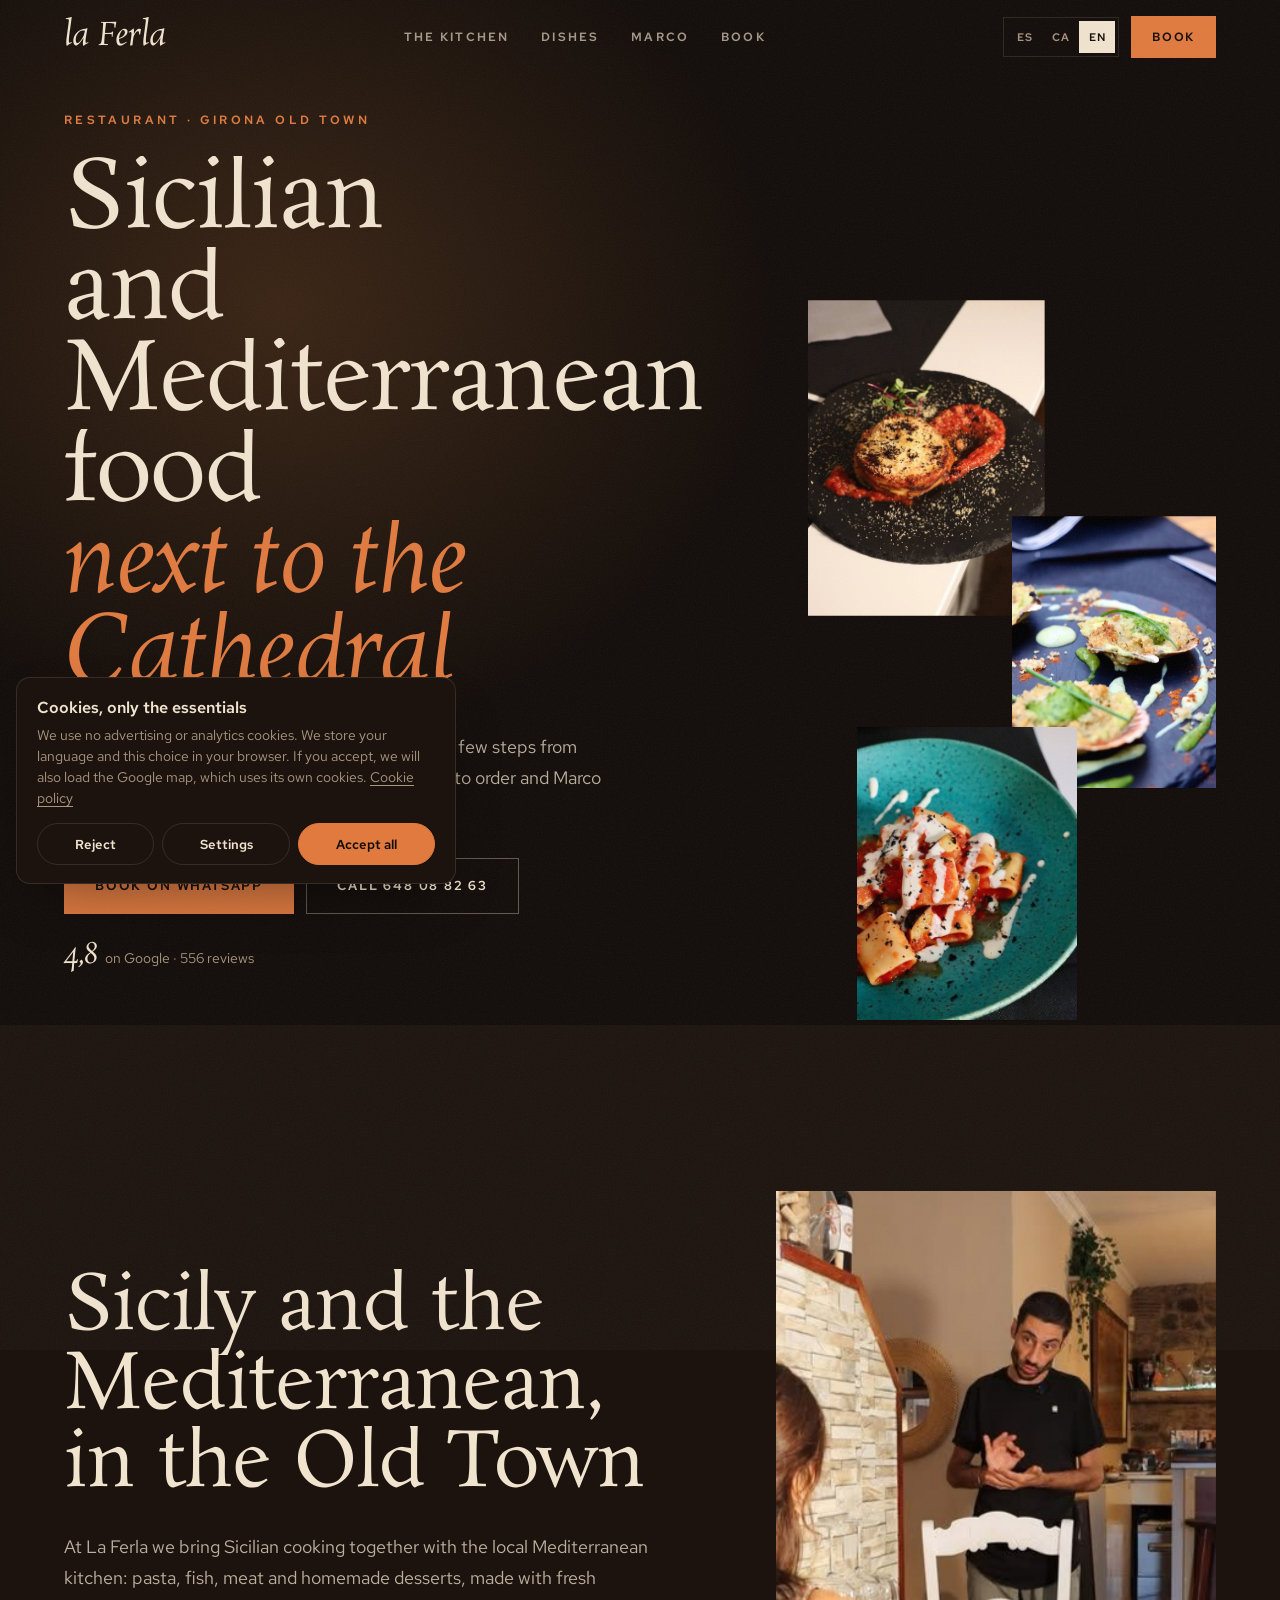
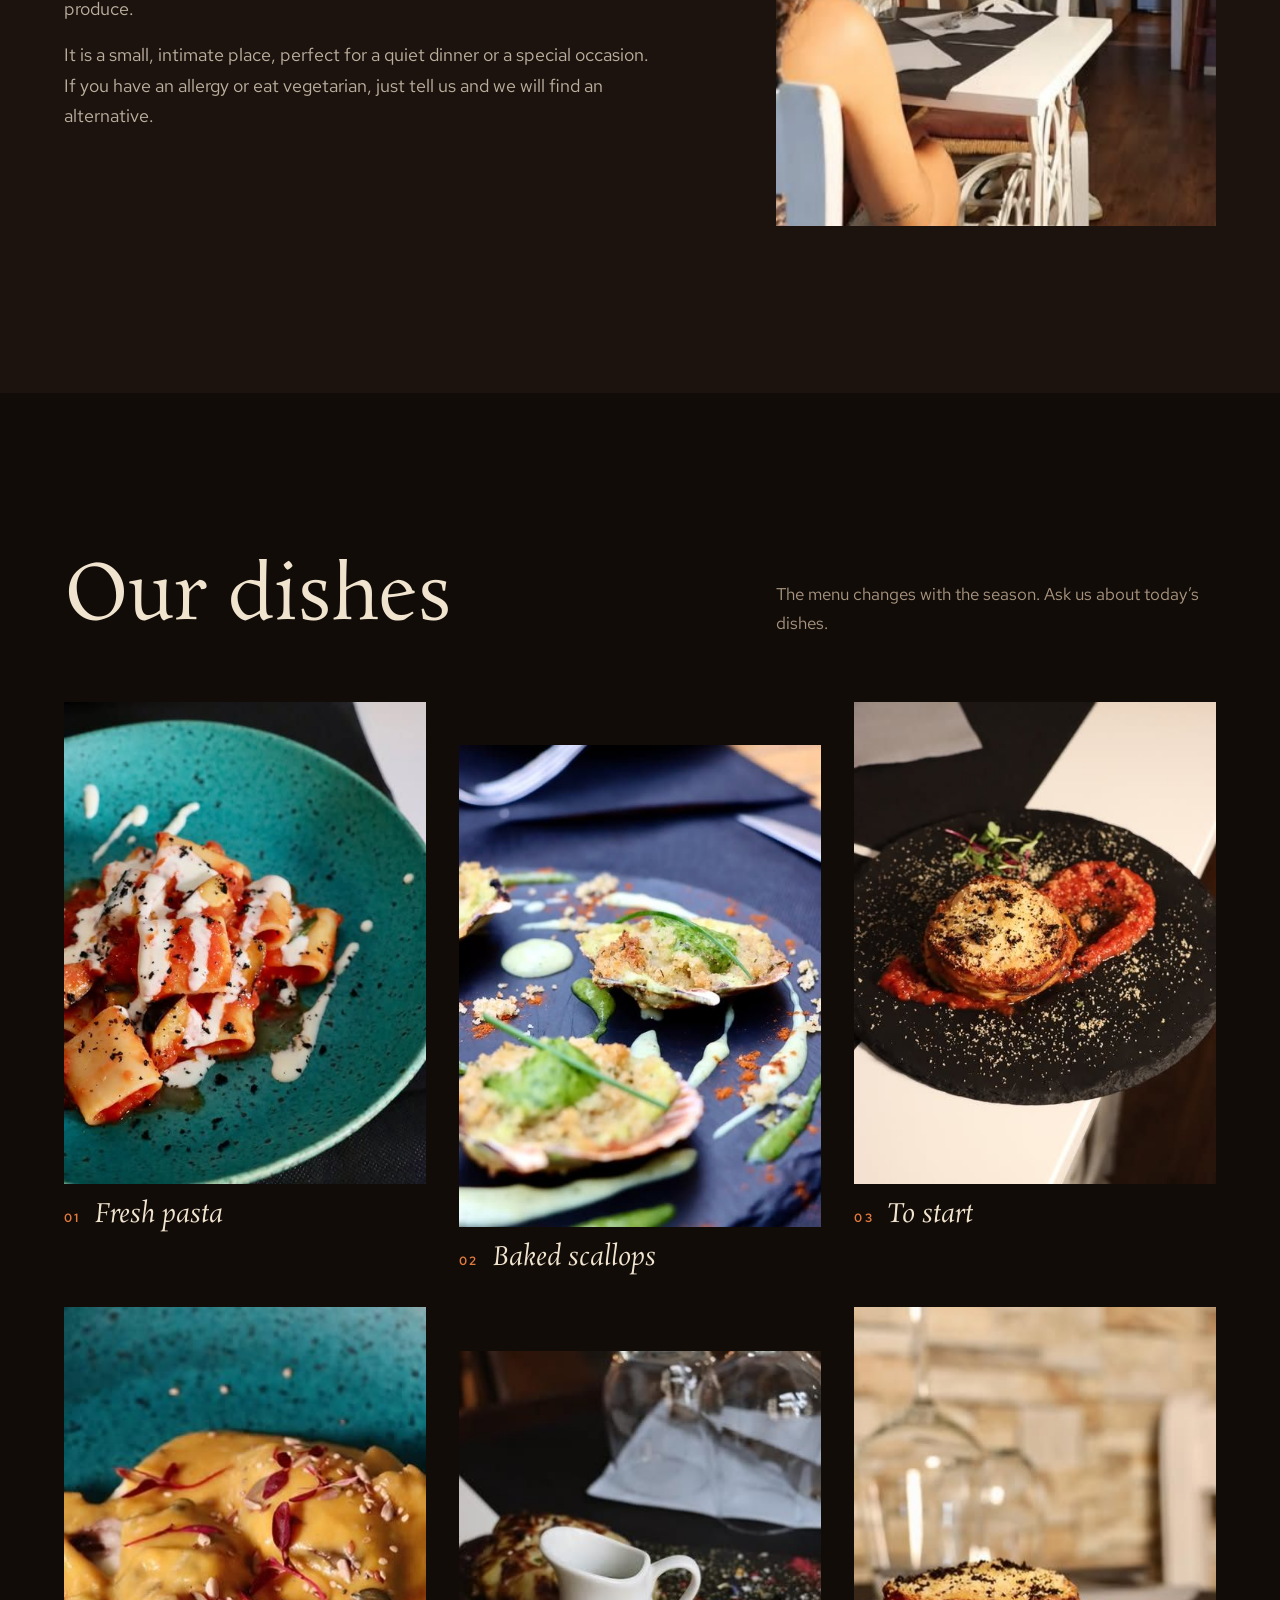
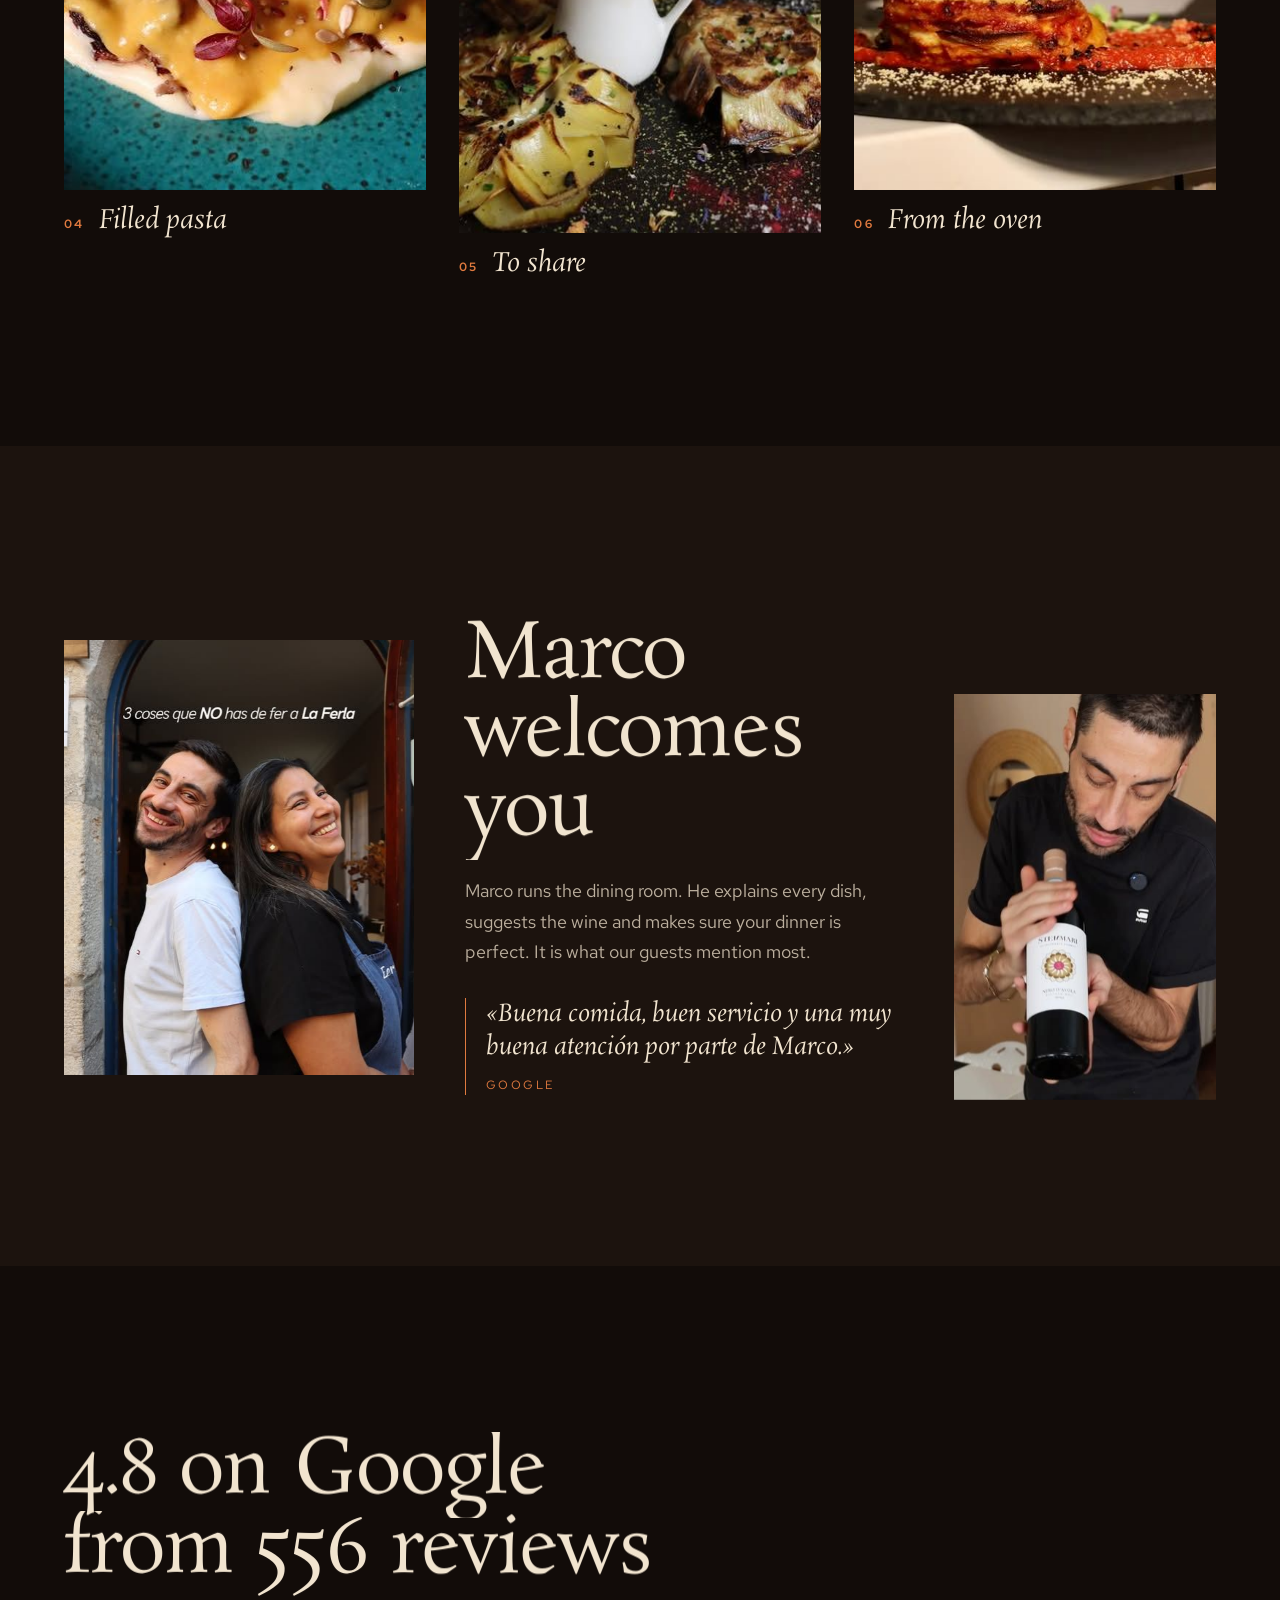
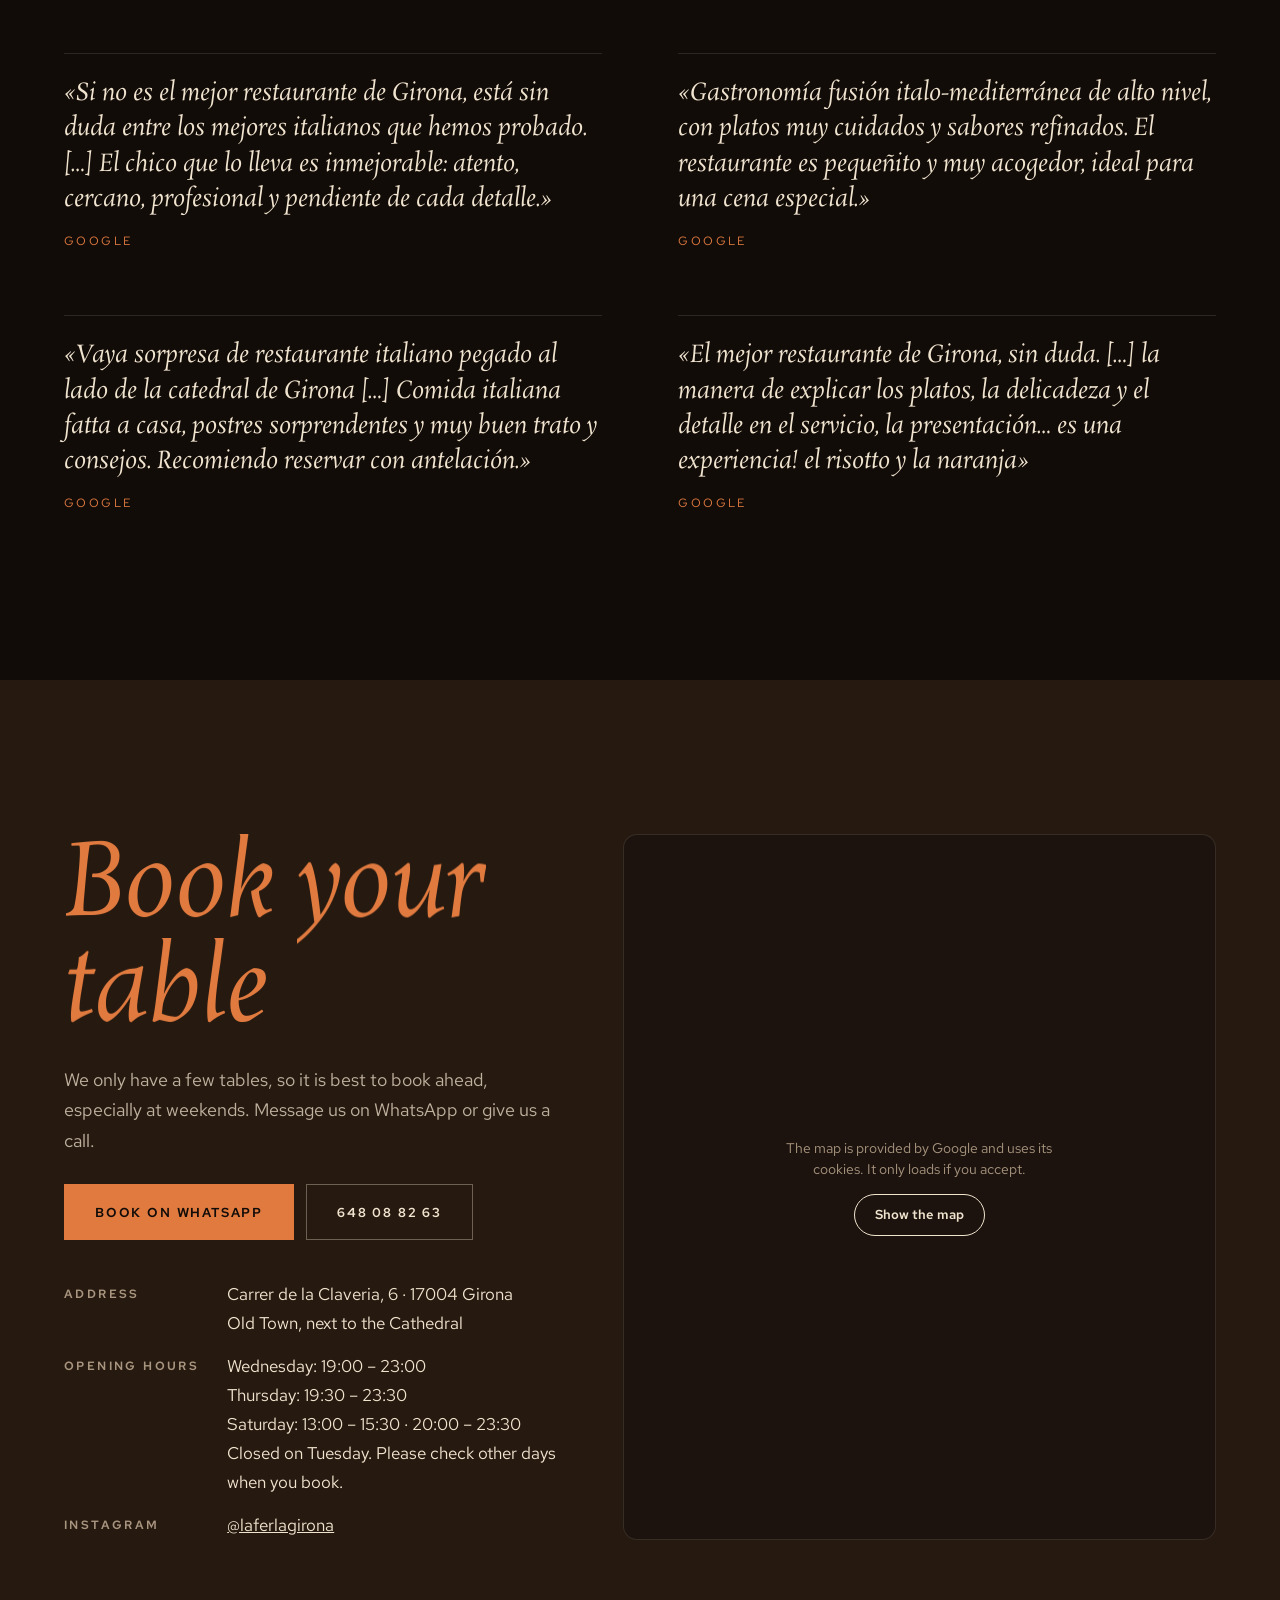
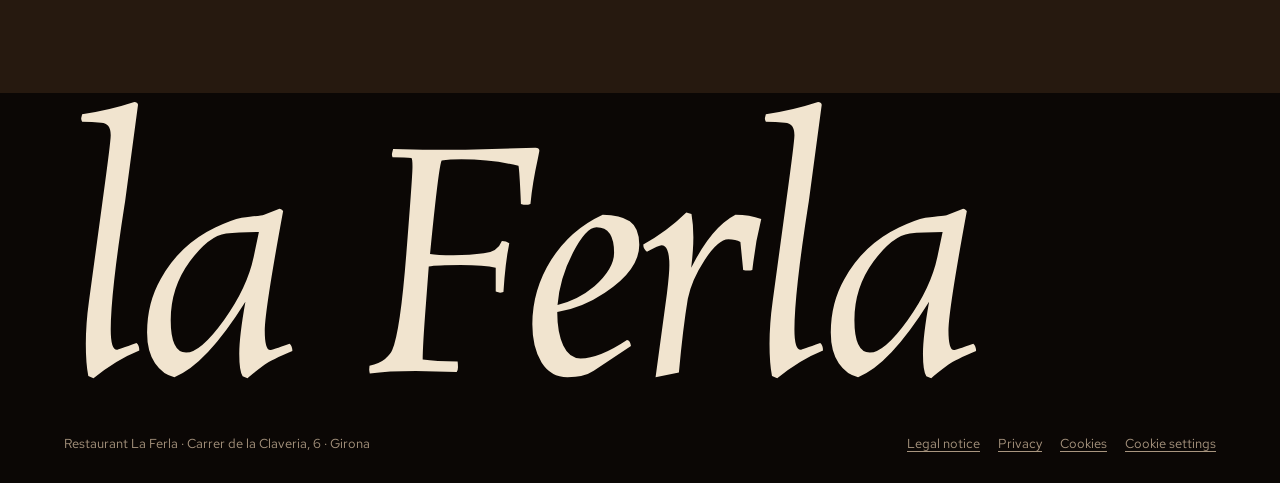
==== commit d23bfda3: "Rediseño premium: laferla-girona Co-Authored-By: Claude Opus 5.5 <noreply@anthropic.com>" ====
--- a/index.html
+++ b/index.html
@@ -11,17 +11,17 @@
 <meta property="og:title" content="La Ferla · Girona">
 <meta property="og:description" content="Cocina siciliana y mediterránea junto a la Catedral de Girona.">
 <meta property="og:image" content="assets/img/plat-vieires.jpg">
+<script>document.documentElement.classList.add('js')</script>
 <link rel="stylesheet" href="css/fonts.css">
+<link rel="stylesheet" href="css/premium.css">
 <link rel="stylesheet" href="css/style.css">
 <link rel="stylesheet" href="css/legal.css">
 <script type="application/ld+json">
 {"@context":"https://schema.org","@type":"Restaurant","name":"Restaurant La Ferla","servesCuisine":["Siciliana","Mediterránea","Italiana"],"telephone":"+34648088263","priceRange":"30-40 €","address":{"@type":"PostalAddress","streetAddress":"Carrer de la Claveria, 6","postalCode":"17004","addressLocality":"Girona","addressRegion":"Girona","addressCountry":"ES"},"geo":{"@type":"GeoCoordinates","latitude":41.9863921,"longitude":2.825849},"aggregateRating":{"@type":"AggregateRating","ratingValue":"4.8","reviewCount":"556"},"sameAs":["https://www.instagram.com/laferlagirona/"]}
 </script>
 </head>
-<body>
+<body class="grain" data-cursor>
 <a class="skip" href="#main" data-i18n="skip">Saltar al contenido</a>
-
-<div class="intro" id="intro" aria-hidden="true"><canvas id="introFx"></canvas></div>
 
 <header class="top">
   <a class="brand" href="#main" aria-label="La Ferla, inicio">la Ferla</a>
@@ -33,67 +33,71 @@
   </nav>
   <div class="top-r">
     <div class="langs" role="group" aria-label="Idioma"><button type="button" data-lang="es">ES</button><button type="button" data-lang="ca">CA</button><button type="button" data-lang="en">EN</button></div>
-    <a class="btn btn-sm" href="https://wa.me/34648088263" target="_blank" rel="noopener" data-i18n="book">Reservar</a>
+    <a class="btn btn-sm" href="https://wa.me/34648088263" target="_blank" rel="noopener" data-mag data-i18n="book">Reservar</a>
   </div>
 </header>
 
 <main id="main">
-  <!-- PORTADA: la luz de una vela -->
+  <!-- PORTADA: titular grande en claroscuro y tres platos de la casa en columna -->
   <section class="hero" id="hero" aria-labelledby="h1">
-    <canvas class="flame" id="flame" aria-hidden="true"></canvas>
     <div class="hero-in">
-      <p class="hero-k" data-i18n="hk">Restaurant · Barri Vell de Girona</p>
-      <h1 id="h1"><span data-i18n="h1a">Cocina siciliana</span> <span data-i18n="h1b">y mediterránea</span> <em data-i18n="h1c">junto a la Catedral</em></h1>
-      <p class="hero-p" data-i18n="hp">Un restaurante pequeño y acogedor en la Claveria, a unos pasos de la Catedral de Girona. Pocas mesas, platos hechos al momento y Marco en la sala.</p>
-      <div class="hero-cta">
-        <a class="btn" href="https://wa.me/34648088263" target="_blank" rel="noopener" data-i18n="bookWa">Reservar por WhatsApp</a>
-        <a class="btn btn-line" href="tel:+34648088263" data-i18n="call">Llamar al 648 08 82 63</a>
+      <p class="hero-k" data-hero data-d=".1" data-i18n="hk">Restaurant · Barri Vell de Girona</p>
+      <h1 id="h1"><span data-split data-hero data-d=".2" data-i18n="h1a">Cocina siciliana</span> <span data-split data-hero data-d=".32" data-i18n="h1b">y mediterránea</span> <em data-split data-hero data-d=".44" data-i18n="h1c">junto a la Catedral</em></h1>
+      <p class="hero-p" data-hero data-d=".7" data-i18n="hp">Un restaurante pequeño y acogedor en la Claveria, a unos pasos de la Catedral de Girona. Pocas mesas, platos hechos al momento y Marco en la sala.</p>
+      <div class="hero-cta" data-hero data-d=".85">
+        <a class="btn" href="https://wa.me/34648088263" target="_blank" rel="noopener" data-mag data-i18n="bookWa">Reservar por WhatsApp</a>
+        <a class="btn btn-line" href="tel:+34648088263" data-mag data-i18n="call">Llamar al 648 08 82 63</a>
       </div>
-      <p class="hero-rate"><b>4,8</b> <span data-i18n="rate">en Google · 556 reseñas</span></p>
+      <p class="hero-rate" data-hero data-d="1"><b>4,8</b> <span data-i18n="rate">en Google · 556 reseñas</span></p>
+    </div>
+    <div class="h-dishes" aria-hidden="true">
+      <figure class="hd hd1"><img src="assets/img/plat-entrant.jpg" alt="" width="480" height="640"></figure>
+      <figure class="hd hd2"><img src="assets/img/plat-vieires.jpg" alt="" width="480" height="640"></figure>
+      <figure class="hd hd3"><img src="assets/img/plat-pasta.jpg" alt="" width="480" height="640"></figure>
     </div>
   </section>
 
   <!-- LA COCINA -->
   <section class="cocina" id="cocina" aria-labelledby="c-h">
     <div class="cocina-txt">
-      <h2 id="c-h" class="rv" data-i18n="ch">Sicilia y el Mediterráneo, en el Barri Vell</h2>
+      <h2 id="c-h" data-split data-i18n="ch">Sicilia y el Mediterráneo, en el Barri Vell</h2>
       <p data-i18n="cp1">En La Ferla mezclamos la cocina siciliana con la mediterránea de aquí: pasta, pescado, carne y postres hechos en casa, con producto del día.</p>
       <p data-i18n="cp2">Es un sitio pequeño e íntimo, ideal para una cena tranquila o una ocasión especial. Si tienes alguna alergia o comes vegetariano, dínoslo: buscamos una alternativa.</p>
     </div>
-    <figure class="cocina-img"><img src="assets/img/sala.jpg" alt="La sala de La Ferla, con mesas vestidas y paredes de piedra" width="360" height="640" loading="lazy" data-i18n-attr="alt:aSala"></figure>
+    <figure class="cocina-img" data-img><img src="assets/img/sala.jpg" alt="La sala de La Ferla, con mesas vestidas y paredes de piedra" width="360" height="640" loading="lazy" data-i18n-attr="alt:aSala"></figure>
   </section>
 
-  <!-- PLATOS: claroscuro, la vela ilumina cada plato -->
+  <!-- PLATOS: la carta en penumbra; la luz de la vela sigue al cursor -->
   <section class="platos" id="platos" aria-labelledby="p-h">
     <div class="sec-head">
-      <h2 id="p-h" class="rv" data-i18n="ph">Nuestros platos</h2>
-      <p class="hint"><span class="hint-f" data-i18n="hintF">Pasa la vela por encima de cada plato para iluminarlo.</span><span class="hint-t" data-i18n="hintT">Toca un plato para mover la luz.</span></p>
+      <h2 id="p-h" data-split data-i18n="ph">Nuestros platos</h2>
+      <p class="platos-note" data-up data-i18n="pn">La carta cambia con el producto de temporada. Pregúntanos por los platos del día.</p>
     </div>
-    <div class="lit-grid">
-      <figure class="lit" data-src="assets/img/plat-pasta.jpg"><canvas aria-hidden="true"></canvas><img src="assets/img/plat-pasta.jpg" alt="Pasta fresca con salsa de tomate en plato azul" width="480" height="640" loading="lazy" data-i18n-attr="alt:a1"><figcaption data-i18n="f1">Pasta fresca</figcaption></figure>
-      <figure class="lit" data-src="assets/img/plat-vieires.jpg"><canvas aria-hidden="true"></canvas><img src="assets/img/plat-vieires.jpg" alt="Vieiras gratinadas en su concha" width="480" height="640" loading="lazy" data-i18n-attr="alt:a2"><figcaption data-i18n="f2">Vieiras al horno</figcaption></figure>
-      <figure class="lit" data-src="assets/img/plat-entrant.jpg"><canvas aria-hidden="true"></canvas><img src="assets/img/plat-entrant.jpg" alt="Entrante dorado sobre salsa de tomate en pizarra negra" width="480" height="640" loading="lazy" data-i18n-attr="alt:a3"><figcaption data-i18n="f3">Para empezar</figcaption></figure>
-      <figure class="lit" data-src="assets/img/plat-pasta-rellena.jpg"><canvas aria-hidden="true"></canvas><img src="assets/img/plat-pasta-rellena.jpg" alt="Pasta rellena con crema en plato azul" width="360" height="640" loading="lazy" data-i18n-attr="alt:a4"><figcaption data-i18n="f4">Pasta rellena</figcaption></figure>
-      <figure class="lit" data-src="assets/img/plat-compartir.jpg"><canvas aria-hidden="true"></canvas><img src="assets/img/plat-compartir.jpg" alt="Plato para compartir en pizarra con una jarrita de salsa" width="360" height="640" loading="lazy" data-i18n-attr="alt:a5"><figcaption data-i18n="f5">Para compartir</figcaption></figure>
-      <figure class="lit" data-src="assets/img/plat-forn.jpg"><canvas aria-hidden="true"></canvas><img src="assets/img/plat-forn.jpg" alt="Plato al horno con salsa roja servido en pizarra" width="360" height="640" loading="lazy" data-i18n-attr="alt:a6"><figcaption data-i18n="f6">Del horno</figcaption></figure>
+    <div class="dish-grid">
+      <figure class="dish" data-up><div class="d-img"><img src="assets/img/plat-pasta.jpg" alt="Pasta fresca con salsa de tomate en plato azul" width="480" height="640" loading="lazy" data-i18n-attr="alt:a1"></div><figcaption><span>01</span><b data-i18n="f1">Pasta fresca</b></figcaption></figure>
+      <figure class="dish" data-up=".06"><div class="d-img"><img src="assets/img/plat-vieires.jpg" alt="Vieiras gratinadas en su concha" width="480" height="640" loading="lazy" data-i18n-attr="alt:a2"></div><figcaption><span>02</span><b data-i18n="f2">Vieiras al horno</b></figcaption></figure>
+      <figure class="dish" data-up=".12"><div class="d-img"><img src="assets/img/plat-entrant.jpg" alt="Entrante dorado sobre salsa de tomate en pizarra negra" width="480" height="640" loading="lazy" data-i18n-attr="alt:a3"></div><figcaption><span>03</span><b data-i18n="f3">Para empezar</b></figcaption></figure>
+      <figure class="dish" data-up><div class="d-img"><img src="assets/img/plat-pasta-rellena.jpg" alt="Pasta rellena con crema en plato azul" width="360" height="640" loading="lazy" data-i18n-attr="alt:a4"></div><figcaption><span>04</span><b data-i18n="f4">Pasta rellena</b></figcaption></figure>
+      <figure class="dish" data-up=".06"><div class="d-img"><img src="assets/img/plat-compartir.jpg" alt="Plato para compartir en pizarra con una jarrita de salsa" width="360" height="640" loading="lazy" data-i18n-attr="alt:a5"></div><figcaption><span>05</span><b data-i18n="f5">Para compartir</b></figcaption></figure>
+      <figure class="dish" data-up=".12"><div class="d-img"><img src="assets/img/plat-forn.jpg" alt="Plato al horno con salsa roja servido en pizarra" width="360" height="640" loading="lazy" data-i18n-attr="alt:a6"></div><figcaption><span>06</span><b data-i18n="f6">Del horno</b></figcaption></figure>
     </div>
-    <p class="platos-note" data-i18n="pn">La carta cambia con el producto de temporada. Pregúntanos por los platos del día.</p>
+    <div class="glow" id="glow" aria-hidden="true"></div>
   </section>
 
   <!-- MARCO -->
   <section class="marco" id="marco" aria-labelledby="m-h">
-    <figure class="marco-a"><img src="assets/img/marco-porta.jpg" alt="Marco y su compañera en la puerta de La Ferla" width="512" height="640" loading="lazy" data-i18n-attr="alt:aM1"></figure>
+    <figure class="marco-a" data-img><img src="assets/img/marco-porta.jpg" alt="Marco y su compañera en la puerta de La Ferla" width="512" height="640" loading="lazy" data-i18n-attr="alt:aM1"></figure>
     <div class="marco-txt">
-      <h2 id="m-h" class="rv" data-i18n="mh">Marco te recibe</h2>
+      <h2 id="m-h" data-split data-i18n="mh">Marco te recibe</h2>
       <p data-i18n="mp">Marco lleva la sala. Te explica cada plato, te aconseja el vino y está pendiente de que la cena salga perfecta. Es lo que más repiten nuestros clientes.</p>
       <blockquote><p lang="es">«Buena comida, buen servicio y una muy buena atención por parte de Marco.»</p><cite>Google</cite></blockquote>
     </div>
-    <figure class="marco-b"><img src="assets/img/marco-vi.jpg" alt="Marco presentando una botella de vino" width="360" height="640" loading="lazy" data-i18n-attr="alt:aM2"></figure>
+    <figure class="marco-b" data-img><img src="assets/img/marco-vi.jpg" alt="Marco presentando una botella de vino" width="360" height="640" loading="lazy" data-i18n-attr="alt:aM2"></figure>
   </section>
 
   <!-- RESEÑAS -->
   <section class="resenas" aria-labelledby="r-h">
-    <h2 id="r-h" class="rv" data-i18n="rh">4,8 en Google con 556 reseñas</h2>
+    <h2 id="r-h" data-split data-i18n="rh">4,8 en Google con 556 reseñas</h2>
     <div class="rs">
       <blockquote><p lang="es">«Si no es el mejor restaurante de Girona, está sin duda entre los mejores italianos que hemos probado. […] El chico que lo lleva es inmejorable: atento, cercano, profesional y pendiente de cada detalle.»</p><cite>Google</cite></blockquote>
       <blockquote><p lang="es">«Gastronomía fusión italo-mediterránea de alto nivel, con platos muy cuidados y sabores refinados. El restaurante es pequeñito y muy acogedor, ideal para una cena especial.»</p><cite>Google</cite></blockquote>
@@ -105,7 +109,7 @@
   <!-- RESERVAR + VISITA -->
   <section class="reservar" id="reservar" aria-labelledby="v-h">
     <div class="res-txt">
-      <h2 id="v-h" class="rv" data-i18n="vh">Reserva tu mesa</h2>
+      <h2 id="v-h" data-split data-i18n="vh">Reserva tu mesa</h2>
       <p data-i18n="vp">Somos pocas mesas: mejor reservar con antelación, sobre todo el fin de semana. Escríbenos por WhatsApp o llámanos.</p>
       <div class="res-cta">
         <a class="btn" id="waBook" href="https://wa.me/34648088263" target="_blank" rel="noopener" data-i18n="bookWa">Reservar por WhatsApp</a>
@@ -139,6 +143,8 @@
 <script src="js/consent.js" data-site="laferla-girona"></script>
 <script src="js/vendor/gsap.min.js"></script>
 <script src="js/vendor/ScrollTrigger.min.js"></script>
+<script src="js/vendor/lenis.min.js"></script>
+<script src="js/premium.js"></script>
 <script src="js/main.js"></script>
 </body>
 </html>
--- a/css/premium.css
+++ b/css/premium.css
@@ -0,0 +1,26 @@
+/* Kit premium común (lote Girona 2): máscaras de palabras, grano de película, marquesinas y Lenis */
+html.lenis, html.lenis body { height: auto; }
+.lenis.lenis-smooth { scroll-behavior: auto !important; }
+.lenis.lenis-stopped { overflow: hidden; }
+.js:not(.ready) [data-hero], .js:not(.ready) [data-split] { visibility: hidden; }
+.w { display: inline-block; overflow: hidden; vertical-align: top; padding: 0 .02em .1em; margin: 0 -.02em -.1em; }
+.w-i { display: inline-block; will-change: transform; }
+[data-img] { overflow: hidden; }
+[data-img] img, [data-img] video { transform-origin: 50% 50%; }
+[data-mag] { transition: translate .5s cubic-bezier(.2, .9, .3, 1.2); }
+/* grano de película sobre toda la web */
+.grain::after { content: ""; position: fixed; inset: -50%; z-index: 300; pointer-events: none; opacity: var(--grain, .06);
+  background: url("data:image/svg+xml,%3Csvg xmlns='http://www.w3.org/2000/svg' width='220' height='220'%3E%3Cfilter id='n'%3E%3CfeTurbulence type='fractalNoise' baseFrequency='.85' numOctaves='3' stitchTiles='stitch'/%3E%3C/filter%3E%3Crect width='220' height='220' filter='url(%23n)'/%3E%3C/svg%3E");
+  animation: grain 1.2s steps(6) infinite; }
+@keyframes grain { 0% { translate: 0 0; } 20% { translate: -4% 3%; } 40% { translate: 3% -5%; } 60% { translate: -6% -2%; } 80% { translate: 5% 4%; } 100% { translate: 0 0; } }
+/* marquesina infinita */
+.mq { overflow: hidden; white-space: nowrap; }
+.mq-t { display: inline-flex; animation: mq var(--mq, 30s) linear infinite; }
+.mq-t > * { flex: none; }
+@keyframes mq { to { transform: translateX(-50%); } }
+@media (prefers-reduced-motion: reduce) { .grain::after, .mq-t { animation: none; } }
+/* cursor de anillo (body[data-cursor]) */
+.cur { position: fixed; left: 0; top: 0; z-index: 400; width: 36px; height: 36px; margin: -18px 0 0 -18px; border: 1px solid #fff; border-radius: 50%; pointer-events: none; opacity: 0; mix-blend-mode: difference; transition: width .4s cubic-bezier(.16,1,.3,1), height .4s cubic-bezier(.16,1,.3,1), margin .4s cubic-bezier(.16,1,.3,1), opacity .3s, background .4s; }
+.cur.on { opacity: 1; }
+.cur.big { width: 74px; height: 74px; margin: -37px 0 0 -37px; background: #ffffff1f; }
+video[data-video] { display: block; width: 100%; height: 100%; object-fit: cover; }
--- a/css/style.css
+++ b/css/style.css
@@ -1,132 +1,129 @@
-/* La Ferla · «Claroscuro»: la luz de una vela sobre la mesa, como en un bodegón barroco */
+/* La Ferla · «Claroscuro»: noche cálida junto a la Catedral, titular grande en Rosarivo, tres platos en columna
+   y la carta en penumbra con una luz de vela que sigue al cursor */
 :root {
-  --night: #0d0a07; --umber: #1b130c; --umber-2: #2a1e14; --wax: #f2e6d0; --mute: #a8977c; --line: #f2e6d01f;
-  --blu: #2f5fb3; --blu-2: #4a7bd0; --flame: #ffb35c;
+  --night: #120c09; --umber: #1c130e; --umber-2: #26190f; --cream: #f1e4cf; --arancia: #e07a3f; --rosso: #b5482f; --mute: #a8957f; --line: #f1e4cf1f; --line-d: #1c130e24;
   --f-d: "Rosarivo", Georgia, serif; --f-b: "Red Hat Text", system-ui, sans-serif;
-  --ease: cubic-bezier(.22, 1, .36, 1); --r: 6px;
-  --c-bg: var(--night); --c-card: #1d150e; --c-ink: var(--wax); --c-mute: var(--mute); --c-line: #f2e6d026; --c-acc: var(--blu); --c-acc-ink: #fff;
+  --ease: cubic-bezier(.16, 1, .3, 1); --pad: clamp(16px, 5vw, 84px);
+  --c-bg: var(--night); --c-card: var(--umber); --c-ink: var(--cream); --c-mute: var(--mute); --c-line: var(--line); --c-acc: var(--arancia); --c-acc-ink: var(--night);
 }
 *, *::before, *::after { box-sizing: border-box; }
 html { -webkit-text-size-adjust: 100%; }
-body { margin: 0; background: var(--night); color: var(--wax); font: 400 17px/1.65 var(--f-b); -webkit-font-smoothing: antialiased; overflow-x: hidden; }
-body.lock { overflow: hidden; }
+body { margin: 0; background: var(--night); color: var(--cream); font: 400 17px/1.7 var(--f-b); -webkit-font-smoothing: antialiased; overflow-x: hidden; --grain: .06; }
 img { display: block; max-width: 100%; height: auto; }
 a { color: inherit; }
-::selection { background: var(--blu); color: #fff; }
-:focus-visible { outline: 2px solid var(--flame); outline-offset: 3px; }
-.skip { position: absolute; left: 12px; top: -60px; z-index: 100; padding: 10px 16px; background: var(--wax); color: var(--night); border-radius: 999px; }
+::selection { background: var(--arancia); color: var(--night); }
+:focus-visible { outline: 1px solid var(--arancia); outline-offset: 4px; }
+.skip { position: absolute; left: 12px; top: -60px; z-index: 100; padding: 10px 16px; background: var(--cream); color: var(--night); }
 .skip:focus { top: 12px; }
-h1, h2, h3 { margin: 0; font-family: var(--f-d); font-weight: 400; letter-spacing: -.01em; }
-h2 { font-size: clamp(36px, 5.4vw, 72px); line-height: 1.02; }
+h1, h2, h3 { margin: 0; font-family: var(--f-d); font-weight: 400; line-height: 1.02; letter-spacing: -.015em; }
+h2 { font-size: clamp(46px, 6vw, 104px); }
+.btn { display: inline-flex; align-items: center; justify-content: center; min-height: 56px; padding: 0 30px; background: var(--arancia); color: var(--night); border: 1px solid var(--arancia); text-decoration: none; font: 600 13px/1 var(--f-b); letter-spacing: .14em; text-transform: uppercase; }
+.btn-line { background: none; color: var(--cream); border-color: #f1e4cf59; }
+.btn-sm { min-height: 42px; padding: 0 20px; font-size: 12px; }
+@media (hover: hover) and (pointer: fine) { .btn { transition: background .4s, color .4s, border-color .4s; } .btn:hover { background: var(--cream); border-color: var(--cream); color: var(--night); } }
 
-.btn { display: inline-flex; align-items: center; justify-content: center; min-height: 52px; padding: 0 26px; border-radius: 999px; background: var(--blu); color: #fff; text-decoration: none; font-weight: 600; font-size: 15px; border: 1px solid var(--blu); }
-.btn-line { background: transparent; color: var(--wax); border-color: #f2e6d055; }
-.btn-sm { min-height: 42px; padding: 0 18px; font-size: 14px; }
-@media (hover: hover) and (pointer: fine) {
-  .btn { transition: background .3s, border-color .3s, color .3s; }
-  .btn:hover { background: var(--blu-2); border-color: var(--blu-2); }
-  .btn-line:hover { background: var(--wax); color: var(--night); border-color: var(--wax); }
+/* ---------- cabecera ---------- */
+.top { position: fixed; z-index: 50; inset: 0 0 auto; display: flex; align-items: center; justify-content: space-between; gap: 16px; padding: 16px var(--pad); transition: background .5s, translate .6s var(--ease); }
+.top.solid { background: #120c09e6; backdrop-filter: blur(16px); }
+.top.hide { translate: 0 -100%; }
+.brand { font: italic 400 32px/1 var(--f-d); text-decoration: none; }
+.nav { display: flex; gap: 32px; }
+.nav a { white-space: nowrap; text-decoration: none; font-size: 12px; font-weight: 600; letter-spacing: .18em; text-transform: uppercase; color: #f1e4cfa6; }
+.top-r { display: flex; align-items: center; gap: 12px; }
+.langs { display: flex; padding: 3px; border: 1px solid var(--line); }
+.langs button { min-width: 36px; min-height: 32px; border: 0; background: none; color: var(--mute); font: 600 11px/1 var(--f-b); letter-spacing: .08em; cursor: pointer; }
+.langs button[aria-pressed="true"] { background: var(--cream); color: var(--night); }
+@media (hover: hover) and (pointer: fine) { .nav a { transition: color .3s; } .nav a:hover { color: var(--cream); } }
+@media (max-width: 1000px) { .nav { display: none; } }
+@media (max-width: 420px) { .top-r .btn-sm { display: none; } }
+
+/* ---------- portada ---------- */
+.hero { position: relative; display: grid; grid-template-columns: 1.25fr .75fr; align-items: center; gap: clamp(24px, 5vw, 90px); min-height: 100svh; padding: 110px var(--pad) clamp(36px, 6vh, 70px); overflow: hidden; isolation: isolate;
+  background: radial-gradient(ellipse 55% 60% at 22% 30%, #3a2414 0%, #120c09 70%); }
+.hero-k { margin: 0 0 26px; font-size: 12px; font-weight: 600; letter-spacing: .28em; text-transform: uppercase; color: var(--arancia); }
+.hero h1 { font-size: clamp(54px, 7.4vw, 136px); line-height: .96; }
+.hero h1 > span, .hero h1 > em { display: block; }
+.hero h1 em { color: var(--arancia); }
+.hero-p { max-width: 46ch; margin: 30px 0 0; color: #f1e4cfbf; font-size: 18px; }
+.hero-cta { display: flex; flex-wrap: wrap; gap: 12px; margin-top: 34px; }
+.hero-rate { margin: 26px 0 0; font-size: 14px; color: var(--mute); }
+.hero-rate b { font: italic 400 30px/1 var(--f-d); color: var(--cream); margin-right: 4px; }
+.h-dishes { position: relative; height: min(80svh, 760px); }
+.hd { position: absolute; margin: 0; overflow: hidden; box-shadow: 0 40px 80px -30px #000; }
+.hd img { width: 100%; height: 100%; object-fit: cover; }
+.hd1 { width: 58%; aspect-ratio: 3 / 4; left: 0; top: 0; }
+.hd2 { width: 50%; aspect-ratio: 3 / 4; right: 0; top: 30%; }
+.hd3 { width: 54%; aspect-ratio: 3 / 4; left: 12%; bottom: 0; }
+@media (max-width: 900px) {
+  .hero { grid-template-columns: 1fr; padding-top: 96px; }
+  .h-dishes { order: -1; height: 72vw; }
+  .hd1 { width: 40%; } .hd2 { width: 36%; top: 12%; } .hd3 { width: 38%; left: 34%; bottom: auto; top: 30%; }
 }
 
-/* ---------- arranque: una cerilla enciende la vela ---------- */
-.intro { position: fixed; inset: 0; z-index: 200; background: var(--night); pointer-events: none; }
-.intro canvas { width: 100%; height: 100%; display: block; }
-.intro.done { opacity: 0; transition: opacity 1.1s var(--ease); }
+/* ---------- la cocina ---------- */
+.cocina { display: grid; grid-template-columns: 1.1fr .9fr; gap: clamp(30px, 6vw, 110px); align-items: center; padding: clamp(110px, 13vw, 190px) var(--pad); background: var(--umber); }
+.cocina h2 { max-width: 13ch; margin-bottom: 28px; }
+.cocina-txt p { max-width: 50ch; margin: 0 0 16px; color: #f1e4cfbf; font-size: 18px; }
+.cocina-img { margin: 0; aspect-ratio: 9 / 13; max-height: 80svh; overflow: hidden; justify-self: end; width: min(100%, 440px); }
+.cocina-img img { width: 100%; height: 100%; object-fit: cover; }
+@media (max-width: 860px) { .cocina { grid-template-columns: 1fr; } .cocina-img { justify-self: start; } }
 
-/* ---------- cabecera ---------- */
-.top { position: fixed; z-index: 50; inset: 0 0 auto; display: flex; align-items: center; justify-content: space-between; gap: 16px; padding: 14px clamp(16px, 4vw, 48px); transition: background .4s, translate .5s var(--ease); }
-.top.solid { background: #0d0a07e6; backdrop-filter: blur(10px); box-shadow: 0 1px 0 var(--line); }
-.top.hide { translate: 0 -100%; }
-.brand { font: italic 400 30px/1 var(--f-d); text-decoration: none; color: var(--wax); white-space: nowrap; }
-.nav { display: flex; gap: 26px; }
-.nav a { text-decoration: none; font-size: 15px; color: var(--mute); }
-.top-r { display: flex; align-items: center; gap: 12px; }
-.langs { display: flex; border: 1px solid var(--line); border-radius: 999px; padding: 3px; }
-.langs button { min-width: 38px; min-height: 34px; border: 0; border-radius: 999px; background: none; color: var(--mute); font: 600 12px/1 var(--f-b); letter-spacing: .04em; }
-.langs button[aria-pressed="true"] { background: var(--wax); color: var(--night); }
-@media (hover: hover) and (pointer: fine) { .nav a { transition: color .3s; } .nav a:hover { color: var(--wax); } }
-@media (max-width: 900px) { .nav { display: none; } }
-@media (max-width: 480px) { .top-r .btn-sm { display: none; } .brand { font-size: 26px; } }
-
-/* ---------- portada ---------- */
-.hero { position: relative; min-height: 100svh; display: grid; align-items: end; padding: 140px clamp(16px, 6vw, 96px) clamp(48px, 9vh, 96px); overflow: hidden; isolation: isolate; }
-.flame { position: absolute; inset: 0; width: 100%; height: 100%; z-index: -1; }
-.hero-in { max-width: 980px; }
-.hero-k { margin: 0 0 22px; color: var(--mute); font-size: 14px; letter-spacing: .14em; text-transform: uppercase; }
-.hero h1 { font-size: clamp(48px, 9vw, 132px); line-height: .96; }
-.hero h1 span { display: block; }
-.hero h1 em { display: block; font-style: italic; color: var(--flame); }
-.hero-p { max-width: 46ch; margin: 28px 0 0; font-size: clamp(17px, 1.5vw, 20px); color: #e6d8bfcc; }
-.hero-cta { display: flex; flex-wrap: wrap; gap: 12px; margin-top: 32px; }
-.hero-rate { margin: 28px 0 0; color: var(--mute); font-size: 14px; }
-.hero-rate b { color: var(--wax); font-size: 18px; font-family: var(--f-d); }
-
-/* ---------- la cocina ---------- */
-.cocina { display: grid; grid-template-columns: 1.1fr .9fr; gap: clamp(32px, 6vw, 96px); align-items: center; padding: clamp(80px, 12vw, 170px) clamp(16px, 6vw, 96px); }
-.cocina-txt p { max-width: 50ch; color: #e6d8bfcc; font-size: 18px; }
-.cocina-txt h2 { margin-bottom: 26px; }
-.cocina-img { margin: 0; justify-self: end; width: min(400px, 100%); aspect-ratio: 3 / 4; overflow: hidden; border-radius: var(--r); }
-.cocina-img img { width: 100%; height: 100%; object-fit: cover; filter: sepia(.25) brightness(.8) contrast(1.1); }
-@media (max-width: 800px) { .cocina { grid-template-columns: 1fr; } .cocina-img { justify-self: start; } }
-
-/* ---------- platos en claroscuro ---------- */
-.platos { padding: clamp(60px, 9vw, 130px) clamp(16px, 6vw, 96px); background: linear-gradient(#0d0a07, #120d08 30%, #0d0a07); }
-.sec-head { display: flex; flex-wrap: wrap; justify-content: space-between; align-items: end; gap: 18px 40px; margin-bottom: clamp(36px, 5vw, 64px); }
-.hint { margin: 0; color: var(--mute); font-size: 15px; max-width: 34ch; }
-.hint-t { display: none; }
-@media (hover: none) { .hint-f { display: none; } .hint-t { display: inline; } }
-.lit-grid { display: grid; grid-template-columns: repeat(3, 1fr); gap: clamp(16px, 2.6vw, 40px); }
-.lit:nth-child(3n+2) { margin-top: clamp(40px, 8vw, 120px); }
-.lit:nth-child(3n) { margin-top: clamp(20px, 4vw, 60px); }
-.lit { position: relative; margin: 0; cursor: none; }
-.lit canvas, .lit img { width: 100%; aspect-ratio: 3 / 4; object-fit: cover; border-radius: var(--r); background: #000; }
-.lit img { position: absolute; inset: 0; height: auto; }
-.lit.ready img { opacity: 0; }
-.lit canvas { display: block; }
-.lit figcaption { margin-top: 14px; font: italic 400 22px/1.2 var(--f-d); }
-.lit figcaption::before { content: ""; display: inline-block; width: 26px; height: 1px; margin-right: 12px; vertical-align: middle; background: var(--flame); }
-.platos-note { margin: clamp(40px, 6vw, 70px) 0 0; color: var(--mute); max-width: 52ch; }
-@media (hover: none) { .lit { cursor: auto; } }
-@media (max-width: 760px) { .lit-grid { grid-template-columns: 1fr 1fr; } .lit:nth-child(n) { margin-top: 0; } .lit:nth-child(2n) { margin-top: 48px; } }
+/* ---------- platos: penumbra con luz de vela ---------- */
+.platos { position: relative; padding: clamp(110px, 13vw, 190px) var(--pad); overflow: hidden; isolation: isolate; --x: 50%; --y: 40%; }
+.sec-head { display: flex; flex-wrap: wrap; align-items: end; justify-content: space-between; gap: 20px 40px; margin-bottom: clamp(40px, 5vw, 80px); }
+.platos-note { max-width: 40ch; margin: 0; color: var(--mute); }
+.dish-grid { display: grid; grid-template-columns: repeat(3, 1fr); gap: clamp(16px, 2.6vw, 40px); }
+.dish { margin: 0; }
+.dish:nth-child(3n+2) { margin-top: 12%; }
+.d-img { aspect-ratio: 3 / 4; overflow: hidden; }
+.d-img img { width: 100%; height: 100%; object-fit: cover; transition: scale 1.2s var(--ease); }
+.dish figcaption { display: flex; gap: 14px; align-items: baseline; margin-top: 16px; }
+.dish figcaption span { font-size: 12px; font-weight: 600; letter-spacing: .2em; color: var(--arancia); }
+.dish figcaption b { font: italic 400 clamp(22px, 2vw, 30px)/1.2 var(--f-d); }
+@media (hover: hover) and (pointer: fine) {
+  .dish:hover .d-img img { scale: 1.06; }
+  .glow { position: absolute; inset: 0; z-index: 2; pointer-events: none; background: radial-gradient(circle 32vmax at var(--x) var(--y), #120c0900 0%, #120c0900 30%, #120c09b8 70%); transition: opacity .8s; }
+  .platos:not(.lit) .glow { opacity: 0; }
+}
+@media (max-width: 760px) { .dish-grid { grid-template-columns: 1fr 1fr; } .dish:nth-child(3n+2) { margin-top: 0; } .dish:nth-child(even) { margin-top: 14%; } }
 
 /* ---------- Marco ---------- */
-.marco { display: grid; grid-template-columns: .8fr 1.2fr .6fr; gap: clamp(20px, 4vw, 60px); align-items: center; padding: clamp(80px, 12vw, 170px) clamp(16px, 6vw, 96px); }
-.marco figure { margin: 0; overflow: hidden; border-radius: var(--r); }
+.marco { display: grid; grid-template-columns: .8fr 1fr .6fr; gap: clamp(20px, 4vw, 70px); align-items: center; padding: clamp(110px, 13vw, 190px) var(--pad); background: var(--umber); }
+.marco figure { margin: 0; overflow: hidden; }
+.marco-a { aspect-ratio: 4 / 5; }
+.marco-b { aspect-ratio: 9 / 14; margin-top: 30% !important; }
 .marco img { width: 100%; height: 100%; object-fit: cover; }
-.marco-a { aspect-ratio: 4 / 5; }
-.marco-b { aspect-ratio: 9 / 16; align-self: end; }
-.marco-txt h2 { margin-bottom: 24px; }
-.marco-txt p { color: #e6d8bfcc; font-size: 18px; max-width: 44ch; }
-.marco blockquote { margin: 34px 0 0; padding-left: 22px; border-left: 1px solid var(--flame); }
-.marco blockquote p { font: italic 400 24px/1.35 var(--f-d); color: var(--wax); }
-cite { display: block; margin-top: 10px; font-style: normal; color: var(--mute); font-size: 13px; letter-spacing: .08em; text-transform: uppercase; }
-@media (max-width: 860px) { .marco { grid-template-columns: 1fr 1fr; } .marco-txt { grid-column: 1 / -1; grid-row: 1; } }
+.marco h2 { margin-bottom: 24px; }
+.marco-txt > p { max-width: 42ch; color: #f1e4cfbf; font-size: 18px; }
+.marco blockquote { margin: 30px 0 0; padding-left: 20px; border-left: 1px solid var(--arancia); }
+.marco blockquote p { margin: 0; font: italic 400 24px/1.4 var(--f-d); }
+.marco cite { display: block; margin-top: 10px; font-style: normal; font-size: 12px; letter-spacing: .2em; text-transform: uppercase; color: var(--arancia); }
+@media (max-width: 900px) { .marco { grid-template-columns: 1fr 1fr; } .marco-txt { grid-column: 1 / -1; grid-row: 1; } .marco-b { margin-top: 0 !important; } }
 
 /* ---------- reseñas ---------- */
-.resenas { padding: clamp(70px, 10vw, 140px) clamp(16px, 6vw, 96px); border-top: 1px solid var(--line); }
-.resenas h2 { max-width: 14ch; margin-bottom: clamp(36px, 5vw, 60px); }
-.rs { display: grid; grid-template-columns: repeat(2, 1fr); gap: clamp(28px, 4vw, 64px) clamp(28px, 5vw, 80px); }
-.rs blockquote { margin: 0; }
-.rs p { margin: 0; font: italic 400 clamp(20px, 1.9vw, 26px)/1.4 var(--f-d); color: #efe2cbe6; }
+.resenas { padding: clamp(110px, 13vw, 190px) var(--pad); }
+.resenas h2 { max-width: 14ch; margin-bottom: clamp(40px, 5vw, 80px); }
+.rs { display: grid; grid-template-columns: 1fr 1fr; gap: clamp(30px, 5vw, 80px) clamp(30px, 6vw, 110px); }
+.rs blockquote { margin: 0; padding-top: 22px; border-top: 1px solid var(--line); }
+.rs p { margin: 0; font: italic 400 clamp(21px, 1.9vw, 28px)/1.45 var(--f-d); }
+.rs cite { display: block; margin-top: 14px; font-style: normal; font-size: 12px; letter-spacing: .2em; text-transform: uppercase; color: var(--arancia); }
 @media (max-width: 760px) { .rs { grid-template-columns: 1fr; } }
 
 /* ---------- reservar ---------- */
-.reservar { display: grid; grid-template-columns: 1fr 1fr; gap: clamp(32px, 5vw, 80px); padding: clamp(80px, 11vw, 150px) clamp(16px, 6vw, 96px); background: radial-gradient(120% 90% at 20% 0%, #2a1e14 0%, #0d0a07 60%); }
-.res-txt h2 { margin-bottom: 20px; }
-.res-txt > p { color: #e6d8bfcc; max-width: 44ch; }
-.res-cta { display: flex; flex-wrap: wrap; gap: 12px; margin: 28px 0 36px; }
-.reservar dl { display: grid; grid-template-columns: auto 1fr; gap: 12px 26px; margin: 0; }
-.reservar dt { color: var(--mute); font-size: 14px; }
+.reservar { display: grid; grid-template-columns: 1fr 1.2fr; gap: clamp(30px, 5vw, 90px); padding: clamp(110px, 12vw, 170px) var(--pad); background: var(--umber-2); }
+.reservar h2 { margin-bottom: 22px; font-size: clamp(56px, 8vw, 140px); font-style: italic; color: var(--arancia); }
+.res-txt > p { max-width: 44ch; color: #f1e4cfbf; font-size: 18px; }
+.res-cta { display: flex; flex-wrap: wrap; gap: 12px; margin: 28px 0 40px; }
+.reservar dl { display: grid; grid-template-columns: auto 1fr; gap: 14px 28px; margin: 0; }
+.reservar dt { font-size: 12px; font-weight: 600; letter-spacing: .2em; text-transform: uppercase; color: var(--mute); padding-top: 4px; }
 .reservar dd { margin: 0; }
-.res-map { min-height: 420px; }
-@media (max-width: 860px) { .reservar { grid-template-columns: 1fr; } .res-map { min-height: 320px; } .reservar dl { grid-template-columns: 1fr; gap: 4px; } .reservar dd { margin-bottom: 14px; } }
+.res-map { min-height: 440px; }
+@media (max-width: 860px) { .reservar { grid-template-columns: 1fr; } .reservar dl { grid-template-columns: 1fr; gap: 2px; } .reservar dd { margin-bottom: 14px; } .res-map { min-height: 340px; } }
 
 /* ---------- pie ---------- */
-.foot { padding: 40px clamp(16px, 6vw, 96px) 34px; border-top: 1px solid var(--line); overflow: hidden; }
-.foot-big { margin: 0 0 30px; font: italic 400 clamp(80px, 22vw, 320px)/.8 var(--f-d); color: #f2e6d00f; letter-spacing: -.03em; white-space: nowrap; }
-.foot-row { display: flex; flex-wrap: wrap; justify-content: space-between; gap: 14px 24px; color: var(--mute); font-size: 14px; }
+.foot { padding: clamp(40px, 6vw, 70px) var(--pad) 28px; background: #0b0705; color: var(--mute); overflow: hidden; }
+.foot-big { margin: 0 0 24px; font: italic 400 clamp(110px, 24vw, 420px)/.8 var(--f-d); letter-spacing: -.03em; color: var(--cream); white-space: nowrap; }
+.foot-row { display: flex; flex-wrap: wrap; justify-content: space-between; gap: 12px 24px; font-size: 13px; }
 .foot-row p { margin: 0; }
 .foot-links { display: flex; flex-wrap: wrap; gap: 18px; }
 .foot-links a, .foot-links button { color: inherit; font: inherit; background: none; border: 0; padding: 0; cursor: pointer; text-decoration: underline; text-underline-offset: 3px; }
-
-@media (prefers-reduced-motion: reduce) { .intro { display: none; } * { animation: none !important; transition: none !important; } }
